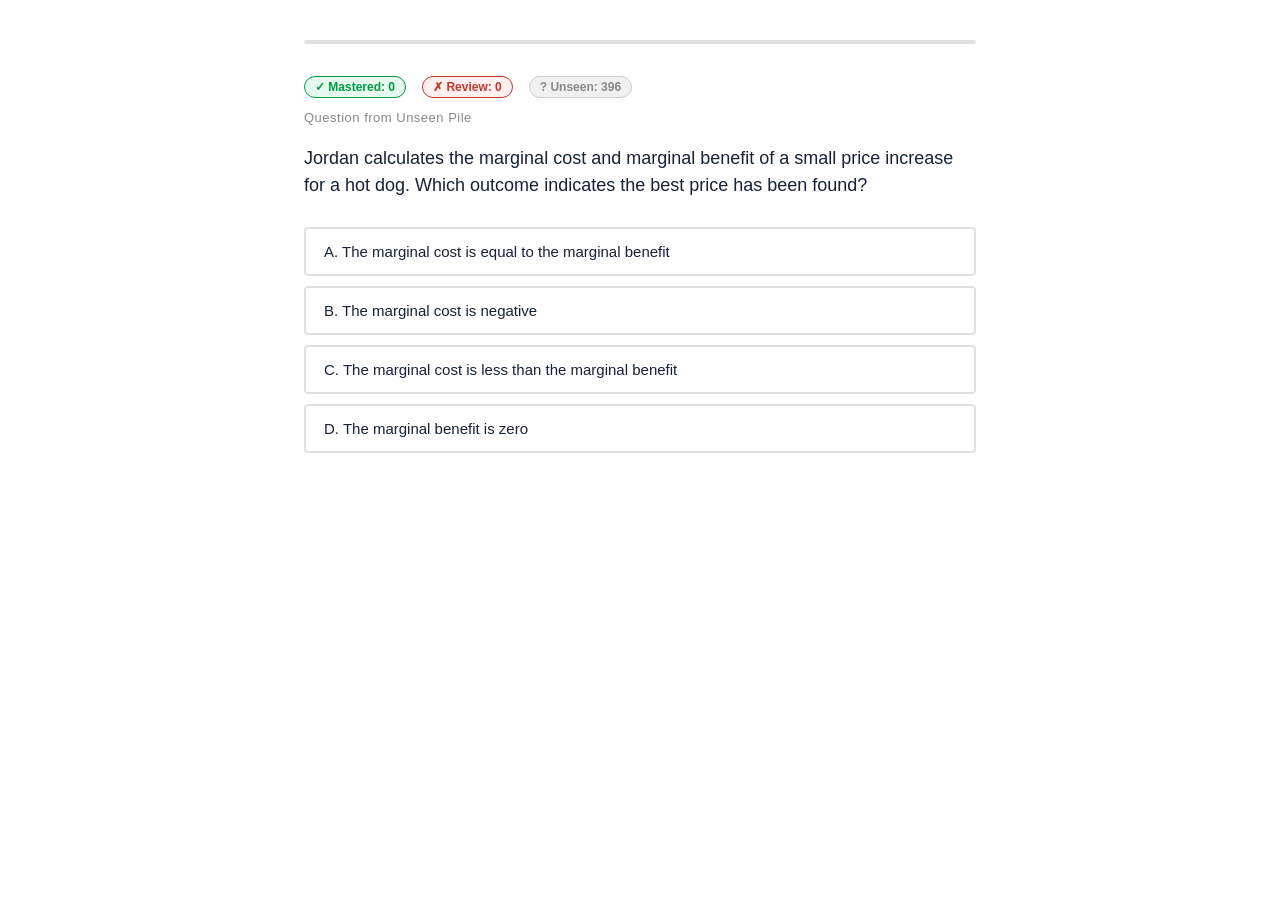
==== 1.html @ 357b0ad8 "pasted files from DECA folder" ====
<!DOCTYPE html>
<html lang="en">
<head>
<meta charset="UTF-8">
<meta name="viewport" content="width=device-width, initial-scale=1.0">
<title>DECA Finance Quiz</title>
<style>
  * { margin: 0; padding: 0; box-sizing: border-box; }
  body { font-family: 'Roboto', sans-serif; background: #fff; color: #152238; min-height: 100vh; }
  @import url('https://fonts.googleapis.com/css2?family=Roboto:wght@400;500;700&display=swap');
  #app { max-width: 720px; margin: 0 auto; padding: 40px 24px; }
  #progress-bar-wrap { background: #e0e0e0; height: 4px; border-radius: 2px; margin-bottom: 32px; }
  #progress-bar { background: #009b47; height: 4px; border-radius: 2px; transition: width 0.3s; }
  #meta { font-size: 13px; color: #888; margin-bottom: 20px; font-weight: 500; letter-spacing: 0.5px; }
  #pile-info { font-size: 13px; color: #555; margin-bottom: 12px; display: flex; gap: 16px; }
  .pile-badge { padding: 3px 10px; border-radius: 12px; font-weight: 700; font-size: 12px; }
  .pile-x { background: #e6f9ef; color: #009b47; border: 1px solid #009b47; }
  .pile-y { background: #fff0f0; color: #c0392b; border: 1px solid #c0392b; }
  .pile-u { background: #f0f0f0; color: #888; border: 1px solid #ccc; }
  #question { font-size: 18px; font-weight: 500; line-height: 1.5; margin-bottom: 28px; color: #152238; }
  .opt { display: block; width: 100%; text-align: left; background: #fff; border: 2px solid #e0e0e0; color: #152238; padding: 14px 18px; margin-bottom: 10px; font-size: 15px; font-family: 'Roboto', sans-serif; cursor: pointer; border-radius: 4px; transition: border-color 0.15s; }
  .opt:hover:not(:disabled) { border-color: #009b47; }
  .opt.correct { border-color: #009b47; background: #f0fff6; color: #152238; }
  .opt.wrong { border-color: #c0392b; background: #fff5f5; color: #152238; }
  .opt:disabled { cursor: default; }
  #explanation { display: none; background: #f7f7f7; border-left: 4px solid #009b47; padding: 16px 18px; margin-top: 20px; font-size: 14px; line-height: 1.6; color: #333; border-radius: 0 4px 4px 0; }
  #explanation.wrong-exp { border-left-color: #c0392b; }
  #wrong-choice-note { display: none; background: #fff5f5; border-left: 4px solid #c0392b; padding: 12px 18px; margin-top: 12px; font-size: 14px; line-height: 1.6; color: #333; border-radius: 0 4px 4px 0; }
  #next-btn { display: none; margin-top: 24px; background: #009b47; color: #fff; border: none; padding: 14px 32px; font-size: 15px; font-family: 'Roboto', sans-serif; font-weight: 700; cursor: pointer; border-radius: 4px; letter-spacing: 0.5px; }
  #next-btn:hover { background: #007a38; }
  #round-complete { display: none; text-align: center; padding: 60px 0; }
  #round-complete h2 { font-size: 28px; font-weight: 700; color: #152238; margin-bottom: 8px; }
  #round-complete p { font-size: 16px; color: #555; margin-bottom: 32px; }
  #continue-btn { background: #c0392b; color: #fff; border: none; padding: 14px 36px; font-size: 15px; font-family: 'Roboto', sans-serif; font-weight: 700; cursor: pointer; border-radius: 4px; }
  #continue-btn:hover { background: #a93226; }
</style>
</head>
<body>
<div id="app">
  <div id="quiz-screen">
    <div id="progress-bar-wrap"><div id="progress-bar"></div></div>
    <div id="pile-info">
      <span class="pile-badge pile-x">✓ Mastered: <span id="count-x">0</span></span>
      <span class="pile-badge pile-y">✗ Review: <span id="count-y">0</span></span>
      <span class="pile-badge pile-u">? Unseen: <span id="count-u">0</span></span>
    </div>
    <div id="meta"></div>
    <div id="question"></div>
    <div id="options"></div>
    <div id="wrong-choice-note"></div>
    <div id="explanation"></div>
    <button id="next-btn">Next →</button>
  </div>
  <div id="round-complete">
    <h2 id="round-title"></h2>
    <p id="round-sub"></p>
    <button id="continue-btn">Keep Going →</button>
  </div>
</div>
<script>
const ALL_QUESTIONS = [
  // Original set
  {q:"Carrie works for an investment bank monitoring communications between employees and the public. In which department does Carrie likely work?",opts:["Human resources","Securities and trading","Compliance","Operations"],ans:2,exp:"The compliance department monitors communications between employees and the public and ensures the bank follows applicable rules and regulations."},
  {q:"Which of the following should businesspeople be sure to include in simple written reports?",opts:["Complete bibliography","Extensive charts and graphs","Necessary information only","Names of all references"],ans:2,exp:"Simple written reports are concise and usually contain only necessary information. Extensive charts and bibliographies belong in complex reports."},
  {q:"Jean, Keisha, and Kyle want to start a business and are concerned about double taxation on corporate profits. What type of business ownership should they consider?",opts:["Open corporation","Partnership",'"S" corporation',"Close corporation"],ans:2,exp:"An S corporation limits personal liability and avoids double taxation—profits pass directly to stockholders who pay taxes as individuals."},
  {q:"Before Laney receives her overseas order, government officials will likely:",opts:["Require Laney to obtain a license","Take a portion of her supplies","Examine the package for prohibited materials","Remove the country of origin label"],ans:2,exp:"Customs and border protection officials are allowed by law to examine packages for prohibited materials."},
  {q:"An important purpose of full-disclosure laws and regulations is to:",opts:["Provide information to investors so they can make informed decisions","Allow employees to use inside information for personal gain","Require companies to disclose all information about their operations","Prevent a stock's par value from dropping below its market value"],ans:0,exp:"Full-disclosure laws require companies to publicize any information that could affect stock value so investors can make informed buy, hold, or sell decisions."},
  {q:"Which federal agency supervises banks and credit unions?",opts:["Federal Trade Commission","Federal Bureau of Investigation","Consumer Product Safety Commission","Consumer Financial Protection Bureau"],ans:3,exp:"The Consumer Financial Protection Bureau supervises banks, credit unions, and other financial-services providers and educates consumers about financial products."},
  {q:"Money placed in an IRA that is not taxed until withdrawal is an example of:",opts:["Capital gains revenue","Tax-deferred income","Dual taxation on earnings","Tax-exempt funds"],ans:1,exp:"Tax-deferred income is not taxed until the money is used, such as money in an IRA that retirees use for living expenses."},
  {q:"When answering the phone at work, you should always state your:",opts:["Company and your name","Years of work experience","Company's full address","Job qualifications and skills"],ans:0,exp:"Identifying both your company's name and your own name lets the caller know they've reached the correct number."},
  {q:"Which of the following is an example of a persuasive message that businesses write?",opts:["Collection letter","Electronic mail","Handwritten note","Interoffice memo"],ans:0,exp:"A collection letter is a persuasive message written to customers who are delinquent on payments, persuading them to send payment or make arrangements."},
  {q:"What should Cheri include in the executive summary of her written report?",opts:["The most important information","Facts and figures","Charts and graphs","Suggestions for improvement"],ans:0,exp:"An executive summary highlights the most important information in the document so businesspeople can quickly find what they need."},
  {q:"What is the best way to combat compliance issues associated with employees working remotely and using personal devices?",opts:["Hiring more compliance professionals","Keeping digital communications between employees only","Preventing employees from using their own devices","Implementing monitoring systems and security software"],ans:3,exp:"Monitoring systems and security software can archive employee communications, creating an audit trail that helps meet compliance objectives."},
  {q:"Megan has a new idea during a staff meeting while a coworker is presenting. How should she communicate it?",opts:["Write it down and ask her manager after the meeting to add it to a future agenda","Wait until her coworker finishes and propose her idea","Send her manager a signal to share immediately","Pass a note to her coworker"],ans:0,exp:"Participants should stick to the agenda. New ideas should be saved for another discussion—interrupting or passing notes is distracting."},
  {q:"An employee is questioned by a customer about something they're unfamiliar with. What should they do?",opts:['Politely say "Sorry, I don\'t work in this area"',"Introduce the customer to another employee","Attempt to answer the question","Locate an employee who can assist the customer"],ans:3,exp:"The employee should find someone who can help. Simply introducing the customer doesn't adequately meet their needs, and guessing could give wrong information."},
  {q:"Wonka Industries runs internal audits and divides responsibilities among managers, resulting in smooth operations. This is an example of the impact of __________ on decision-making.",opts:["Community involvement","External regulations","Corporate governance processes","Public relations efforts"],ans:2,exp:"Internal corporate governance processes—like audits and segregation of duties—ensure smooth operations, clarify chains of command, and measure performance."},
  {q:"A financial planner who fails to stay informed about new laws impacting products they sell is failing to observe which ethical principle?",opts:["Honesty","Confidentiality","Competence","Objectivity"],ans:2,exp:"Competence means maintaining the knowledge necessary to provide accurate information. Failing to stay current makes the planner incompetent, not dishonest."},
  {q:"Beverly discovers erroneous duplicate entries that caused collection letters to be sent to paid customers. What should she do to save relationships and prevent future issues?",opts:["Use funds from accounts payable to pay the debt","Complete an accounting software update","Contact each customer by phone and apologize","Complete a data cleansing of the erroneous entries"],ans:3,exp:"A data cleansing removes the erroneous entries from the system, preventing future incorrect collection letters. An apology alone doesn't fix the root problem."},
  {q:"Which of the following is a common way for a divisional organizational structure to be broken down?",opts:["By function","By manager","By territory","By job type"],ans:2,exp:"Divisional structures are often divided by product, process, territory, or customer type. Functional structures are broken down by function (sales, marketing, etc.)."},
  {q:"There is a growing need for cultural intelligence when conducting business because of:",opts:["Globalization","Technology","Economics","Politics"],ans:0,exp:"Globalization requires businesses to develop cultural intelligence—an understanding of and sensitivity to differences in customs, traditions, and values across cultures."},
  {q:"Government regulation is financed by taxes and:",opts:["Donations","Borrowing","Price supports","Subsidies"],ans:1,exp:"The government sells bonds to other countries and the private sector to raise money not provided by taxation."},
  {q:"Which factor has influenced the geographical development of unions?",opts:["Right to bargain collectively","Availability of natural resources","Right-to-work laws","Availability of capital goods"],ans:2,exp:"Right-to-work laws, legislated by individual states, give employees the right to work without joining a union, limiting union activity in those states."},
  {q:"The French-Canadian culture relies heavily on nonverbal communication. This means it is a(n):",opts:["Religious culture","High-context culture","Low-context culture","Ethnocentric culture"],ans:1,exp:"High-context cultures rely heavily on nonverbal communication. Low-context cultures communicate more directly."},
  {q:"Los Angeles's location relative to Japan, Korea, and China makes it a prime shipping location. This is an example of the impact of __________ on world trade.",opts:["Geography","Natural resources","Political factors","Economic development"],ans:0,exp:"The geographical location of cities and ports is an important component of global trade. LA's Pacific Ocean access makes it ideal for transpacific trade."},
  {q:"When you take responsibility for your decisions and actions, you will likely:",opts:["Earn trust and respect","Make new friends","Earn higher grades","Get a promotion"],ans:0,exp:"Taking responsibility lets others know they can depend on you to do the right thing and keep your commitments, earning their trust and respect."},
  {q:"Who typically reviews and approves the guidelines for running a corporation (corporate governance policies)?",opts:["The investors","The shareholders","The management team","The board of directors"],ans:3,exp:"A corporation's board of directors is responsible for approving and reviewing corporate governance policies that specify how the corporation is directed and run."},
  {q:"Most people are better able to handle change if they __________ it.",opts:["Oppose","Anticipate","Avoid","Resist"],ans:1,exp:"By anticipating change, we can plan for it and make a better adjustment. Resisting or opposing change prevents moving forward."},
  {q:"Paul's brother uses computer terms that confuse him. Which communication barrier is blocking effective communication?",opts:["Environment","Information overload","Language","Bad timing"],ans:2,exp:"Jargon is specialized language known only to a certain group. Computer lingo is jargon—a language barrier."},
  {q:"Which question should you ask to ensure your communication is constructive?",opts:["Am I being defensive?","Who will benefit?","Is this the whole truth?","Am I communicating consistently?"],ans:1,exp:"Asking 'Who will benefit?' ensures your communication gives people the information they need. Transparent communication is about sharing what's helpful."},
  {q:"Bryan is detail-oriented; Erin is creative. Should they be on the same team?",opts:["No; their differing skill sets will cause conflict","Yes; teams with a mixture of skills and talents perform to their best abilities","No; all team members need to be detail-oriented","Yes; Erin can help Bryan be more creative"],ans:1,exp:"One benefit of teamwork is exposure to varied skills. Allowing people to do what they're good at increases success and lets everyone perform at their best."},
  {q:"Even if an unethical action isn't illegal, it can still cause negative consequences such as:",opts:["Imprisonment","An increased customer base","A poor reputation","Decreased managerial authority"],ans:2,exp:"Unethical behavior reflects poorly on individuals and organizations, damaging their reputations—even when no laws have been broken."},
  {q:"The first step in assessing the long-term value and impact of your actions on others is to:",opts:["Determine the needs of others","List potential outcomes for your choices","Acknowledge your own knowledge gaps and biases","Think before you act"],ans:3,exp:"Thinking before you act is the first step. Once you act, it's difficult to change consequences. Listing outcomes, acknowledging biases, etc. come after."},
  {q:"Deciding whether or not to cheat on a test is an example of a(n):",opts:["Unfair decision","Ethical principle","Negative consequence","Ethical situation"],ans:3,exp:"An ethical situation involves deciding whether something is right or wrong, where the wrong choice could cause someone harm."},
  {q:"Why is it a bad idea to solicit fake reviews for a product or service?",opts:["If customers realize the reviews are fake, they will lose trust in the company","People can never tell which reviews are fake","Fake reviews lead to an influx of purchases and profit","Customers rarely believe peer reviews anyway"],ans:0,exp:"Trust is integral to the customer-company relationship. If customers discover fake reviews, they're unlikely to ever use the company's products or services."},
  {q:"Which situation includes money being used as a medium of exchange?",opts:["An individual places $2,000 into a savings account","An individual trades a $20 bill for four $5 bills","An individual pays $500 to purchase a laptop","An individual takes out a $10,000 car loan"],ans:2,exp:"When money is accepted in exchange for a good (like a laptop), it's being used as a medium of exchange. Savings is a store of value; a loan is deferred payment."},
  {q:"Juan Rodriguez signed a promissory note for a loan. In this credit arrangement, Juan is the:",opts:["Depositor","Creditor","Lender","Borrower"],ans:3,exp:"A promissory note is signed by a borrower promising to repay a loan. The person who signs is the borrower."},
  {q:"A financial institution that acts as an intermediary to facilitate securities transactions for the general public is a(n):",opts:["Investment bank","Commercial bank","Brokerage company","Credit union"],ans:2,exp:"A brokerage company acts as an intermediary to facilitate securities transactions (buying and selling stocks) for the general public."},
  {q:"Which of the following is a characteristic of a call market?",opts:["Buyers and sellers determine prices","Trades occur continuously","Buy orders are made at specific times","Prices change from moment to moment"],ans:2,exp:"On call markets, transactions take place at specific times. All orders are collected, a price is set that satisfies most orders, then all transactions occur simultaneously."},
  {q:"A commodities market is a marketplace for buying and selling:",opts:["Government bonds","Financial securities","Shares of companies","Raw or primary products"],ans:3,exp:"A commodity market is where individuals and companies buy and sell raw goods (commodities) such as oil, gold, and rubber."},
  {q:"Which of the following is an example of convergence in the finance industry?",opts:["Chase Schwartz acquires Dollar-Wise Financial Services","Constitution Savings merges with Adams Community Bank","Independence Insurance acquires NetAutoInsurance.com","United Federal Bank merges with Provincial Insurance Company"],ans:3,exp:"Convergence is the merging of financial providers from different financial sectors (e.g., a bank merging with an insurance company). Merging within the same sector is consolidation."},
  {q:"An economic trend that typically precedes an upturn in commodity prices is the __________ for at least a year.",opts:["Stock market declining","Dollar increasing in value","Growth of the money supply declining","Yield curve leveling out"],ans:1,exp:"An upturn in commodity prices is typically preceded by the dollar strengthening (increasing in value) for at least a year, along with the stock market and money supply increasing."},
  {q:"Which of the following has contributed to financial globalization?",opts:["Increased restrictions on foreign investment","Increased taxes on international transactions","Reduced foreigners' access to domestic markets","A movement from fixed to floating exchange rates"],ans:3,exp:"Countries moving from fixed to floating exchange rates enables capital to flow more freely across national borders, contributing to financial globalization."},
  {q:"Which question is most relevant when interviewing a potential financial advisor?",opts:["Do you have a partner?","What are your qualifications?","Did you go to a public or private university?","Why did you decide to become a financial advisor?"],ans:1,exp:"Asking about qualifications determines if the advisor has the right skills and abilities for your needs. Personal life and motivations are less relevant."},
  {q:"Mia wants to control her portfolio and avoid high commissions. She should consider obtaining securities information from a(n):",opts:["Licensed stockbroker","Online brokerage firm","Certified insurance agent","Risk management officer"],ans:1,exp:"Online brokerage firms provide securities information via the internet with lower fees. Clients take on more responsibility for managing their own investments."},
  {q:"The net change in a stock table represents the difference between the last share price today and the price paid for the:",opts:["Last share from last year","Last share on the previous day","First share on the previous day","First share from last year"],ans:1,exp:"Net change is the difference between today's closing price and the previous day's closing price."},
  {q:"An apartment building is an example of a(n) __________ investment.",opts:["Lending","Ownership","Realistic","Domestic"],ans:1,exp:"An ownership investment provides the owner with certain rights in return for money. Real estate (like an apartment building) is an ownership investment."},
  {q:"What type of insurance do you need to ensure your beneficiaries receive an inheritance?",opts:["Universal life insurance","Term life insurance","Disability insurance","Long-term care insurance"],ans:0,exp:"Universal life insurance covers you for life and lets you build savings tax-free so beneficiaries receive an inheritance. Term life only covers a set period."},
  {q:"What are the two major sections of a statement of changes in stockholder's equity?",opts:["Capital stock and retained earnings","Capital stock and dividends declared","Net income and retained earnings","Net income and total stockholder's equity"],ans:0,exp:"The capital stock section shows the current value of stocks issued; the retained earnings section shows net income retained minus dividends declared."},
  {q:"Why do finance professionals continue to act unethically despite the consequences?",opts:["They are greedy and only care about money","The finance field is full of temptations and pressures to be unethical","They are always rewarded for unethical behavior","There are no legal consequences for unethical actions"],ans:1,exp:"The finance field is full of temptations and pressures to engage in unethical behavior. Financial professionals face a wide range of ethical dilemmas."},
  {q:"Lauren must determine which of two furniture suppliers is more cost-effective. What type of cost should she analyze?",opts:["Sunk cost","Differential cost","Indirect cost","Imputed cost"],ans:1,exp:"Differential cost is the difference between the costs of two alternatives—directly helping determine which supplier is the better choice."},
  {q:"Which of the following is an example of an indirect cost?",opts:["Insurance","Wages","Materials","Commission"],ans:0,exp:"Insurance cannot be directly allocated to a specific person, project, or department—it's used across various departments. Wages, materials, and commissions can be directly assigned."},
  {q:"Stefan invests $1,200 into a stock that earns 9% this year. What will be the total value of his investment?",opts:["$1,200","$1,080","$1,308","$1,420"],ans:2,exp:"$1,200 × 0.09 = $108 interest. $1,200 + $108 = $1,308 total value."},
  {q:"Managerial accountants help managers by:",opts:["Ensuring employees are paid fairly","Preparing financial statements for investors","Providing important information for decision-making","Providing tax advice and filing taxes"],ans:2,exp:"Managerial accountants provide financial information managers need to make decisions that improve efficiency and success—including budgeting and analysis."},
  {q:"What type of variance analysis involves the difference between standard and actual costs of raw materials used for production?",opts:["Fixed overhead","Selling price","Material yield","Purchase price"],ans:3,exp:"Purchase price variance monitors variances in the price of raw materials. Fixed overhead involves expenses that don't change with sales volume. Material yield involves quantity variances."},
  {q:"A cost accounting budget is often used as a means of financial control. In other words, it:",opts:["Restricts who has access to financial data","Is used to monitor activities in a business","Predicts what will happen in the future","Complicates the decision-making process"],ans:1,exp:"A financial control is a tool to monitor business activities, such as reviewing spending and comparing it to the budget, keeping companies from exceeding spending limits."},
  {q:"Which of the following is a cost driver that could affect the cost of internet service in a coffee shop?",opts:["Number of direct labor hours","Number of products sold","Number of customers","Number of ingredients per product"],ans:2,exp:"Internet service becomes more expensive as more people use it—so the number of customers in the coffee shop drives its cost."},
  {q:"Jamila determined that the marketing department is responsible for the purchase of a new email platform. Jamila is:",opts:["Eliminating sunk costs","Performing marginal analysis","Allocating costs","Performing cost-benefit analysis"],ans:2,exp:"Cost allocation is assigning costs to cost objects such as projects, departments, or regions. Jamila is allocating the email platform cost to marketing."},
  {q:"You want $8,000 in three years, earning 4% compound interest. How much should you invest today?",opts:["$7,821.47","$7,364.10","$7,692.31","$7,111.75"],ans:3,exp:"PV = $8,000 / (1.04)³ = $8,000 / 1.1249 = $7,111.75"},
  {q:"One of the benefits of marginal analysis is:",opts:["Improved long-term strategy","Optimal decision-making","Understanding the impact of sunk costs","Improved workplace communication"],ans:1,exp:"Marginal analysis helps companies make decisions that optimize resource use and maximize profits. It's best suited for short-term decisions and does not consider sunk costs."},
  {q:"Which of the following is a common financial-information management problem?",opts:["Insufficient financial information due to compliance regulations","Overreliance on a master source for financial data","Strict organizational data governance policies","Multiple financial data sources and systems within an organization"],ans:3,exp:"Multiple incompatible financial data sources and systems make it difficult for managers to get a single view of company financials."},
  {q:"Paul told Leslie to sell her Bex stock because confidential financial data shows profits dropped by a third. This is an example of:",opts:["Encryption","Disparate data","Stewardship","Insider trading"],ans:3,exp:"Illegal insider trading occurs when an employee shares non-public company information with others so they can trade stock before the public learns of it."},
  {q:"What is an effective way for a business to reduce risks associated with unethical manipulation of financial data?",opts:["Interview forensic accountants","Organize a network database","Use auditing software applications","Limit financial transactions"],ans:2,exp:"Auditing software tracks and records each step of all financial transactions, reducing risks associated with embezzlement and other unethical activities."},
  {q:"How can businesses benefit from using a central data repository for their financial information?",opts:["They no longer have to generate consistent data","They can overcome economies of scale","They can obtain faster responses to queries","They can rely on old data"],ans:2,exp:"Since data is housed in one location, querying is faster, improving organizational efficiency and enabling more consistent, up-to-date information."},
  {q:"Which of the following would a small business's budgeting applications most likely be able to do?",opts:["Show the business's cash flow status","Predict new services to offer customers","Determine the business's EDI needs","Identify equipment needing repairs"],ans:0,exp:"Budgeting applications maintain, monitor, and forecast financial status and generate reports tracking expenses, revenue, cash flow, and profit/loss."},
  {q:"Which type of budget is completed in advance of the accounting period and involves predicting future income and expenses?",opts:["Master budget","Cash flow budget","Financial budget","Operating budget"],ans:3,exp:"Operating budgets are predictive—companies analyze past performance and predict future income and expenses, created in advance of the accounting period."},
  {q:"A company uses financial software to examine a product's total costs in relation to its selling price. The company is analyzing:",opts:["Stockturn","Liquidity","Profitability","Market value"],ans:2,exp:"Profitability is the money remaining after total costs are deducted from total revenue. Analyzing cost vs. selling price determines if the product generates desired profit."},
  {q:"Truman Enterprises evaluated economic, environmental, and social factors in a document released to stakeholders. Truman developed a(n):",opts:["Sustainability report","Mission statement","Executive summary","Action plan"],ans:0,exp:"Sustainability reporting summarizes a company's social responsibility—governance practices, stakeholder commitment, and environmental impact."},
  {q:"Francesca has steady income but no large loan history. The dealership is more likely to approve her loan if she gets a(n):",opts:["Qualified loan cosigner","Incremental pay increase","Reputable credit report","Letter of intent"],ans:0,exp:"A cosigner agrees to cover the debt if Francesca defaults. Since she lacks large credit history, a qualified cosigner gives lenders more assurance."},
  {q:"An orientation program typically benefits new employees by:",opts:["Saving supervisors' time","Reducing new employees' anxiety","Reducing employee startup costs","Increasing new employees' compensation"],ans:1,exp:"New employees are often anxious about an unknown situation. An effective orientation helps alleviate that anxiety. Saving time and reducing startup costs benefit the organization."},
  {q:"A financial-services company allocates earnings to a college scholarship fund. This demonstrates:",opts:["Profit orientation","Personal competence","Due diligence","Corporate responsibility"],ans:3,exp:"Corporate responsibility involves activities that contribute to the well-being of society, such as setting up scholarship funds."},
  {q:"Which of the following is an example of a business applying information to accomplish a task?",opts:["Reviewing data on trends to develop new products","Conducting research on consumer preferences","Developing questionnaires for local surveys","Examining promotional activities of competitors"],ans:0,exp:"Applying information means using it to accomplish a task. Reviewing trend data to develop products applies that information—the others are methods of obtaining it."},
  {q:"Which of the following is a primary function of information management?",opts:["Storing data","Placing ads","Monitoring employees","Obtaining credit"],ans:0,exp:"Information management involves gathering, sorting, evaluating, and disseminating information. Businesses need to store data to retrieve it when needed."},
  {q:"When using presentation software, it is best to:",opts:["Avoid the use of decorative fonts","Limit the presentation to twelve or fewer slides","Include flashy background designs","Use a lot of clipart to add interest"],ans:0,exp:"Decorative fonts are difficult to see and read. Flashy backgrounds and excess clipart are distracting. The number of slides should depend on the topic, not an arbitrary limit."},
  {q:"William notices most numbers in his database start with 1 while very few begin with 9. This is an example of:",opts:["The law of supply and demand","Benford's law","Numerical law","The law of diminishing returns"],ans:1,exp:"Benford's law states that in large sets of numerical data, numbers beginning with lower digits occur more frequently than those beginning with higher digits."},
  {q:"Marilee needs to view all customers located in Florida. What query filter should she use?",opts:["Last name","State","Area code","City"],ans:1,exp:"Filtering by state will quickly return all customers in Florida. Filtering by city or area code would require multiple queries and wouldn't be as efficient."},
  {q:"BVM Company examined economic and political factors to determine whether to expand. The company conducted a(n) __________ analysis.",opts:["Strengths","Internal","Environmental","Tactical"],ans:2,exp:"An environmental scan studies external forces (economic indicators, political factors) that influence business success to make informed expansion decisions."},
  {q:"Increased profitability:",opts:["Always comes at a cost to employees","Can only occur when a business minimizes expenses","May only benefit a few of the business's stakeholders","Usually means decreased product quality"],ans:2,exp:"Profits aren't always distributed to everyone in the business. Often only a few people benefit. Increased profitability doesn't require cutting costs or reducing quality."},
  {q:"What is one of the main causes of accidents in the workplace?",opts:["First-aid methods","Physical injuries","Safety hazards","Employee grievances"],ans:2,exp:"Safety hazards—unsafe conditions (poor housekeeping, fire hazards) and unsafe acts (improper lifting)—are one of the main causes of workplace accidents."},
  {q:"Which of the following is an example of point-of-sale fraud?",opts:["Vendors taking funds from the register","Competitors accessing computer files","Customers replacing price tags","Employees undercharging their friends"],ans:3,exp:"Employees undercharging friends is point-of-sale fraud—selling items for less than actual value, causing the business to lose money on the sale."},
  {q:"In which situation is a business most likely to experience a security breach?",opts:["An employee uses a paper shredder to destroy unneeded records","An owner installs electronic locks and security windows","The tech coordinator regularly updates antivirus software","The last employee to leave fails to set the security alarm"],ans:3,exp:"Not setting the security alarm increases theft risk by making it easier for someone to break in. The other options reduce security breach risk."},
  {q:"When identifying equipment and supplies for a project, it is important these resources:",opts:["Are easy to obtain and use","Are available in-house","Belong to local organizations","Meet the requirements of the project"],ans:3,exp:"Resources must meet project specifications. If you obtain the wrong size or type, you may not be able to complete the project—even if they're harder to obtain."},
  {q:"Supervising business and manufacturing processes to ensure quality and efficiency is a quality-control method known as:",opts:["Concurrent engineering","Process performance management","Statistical process control","The Taguchi method"],ans:1,exp:"Process performance management supervises business and manufacturing processes to ensure quality and efficiency. Statistical process control uses statistics; Taguchi focuses on product design."},
  {q:"The primary benefit of establishing a value system for yourself is:",opts:["Helps you choose a career","Gives you guidelines to follow","Improves your social skills","Raises your level of self-esteem"],ans:1,exp:"Your values are the principles by which you live. A value system provides guidelines for decision-making."},
  {q:"Akilah wants to be a loan officer. What finance career field does she want to work in?",opts:["Banking services","Accounting","Insurance","Corporate finance"],ans:0,exp:"Loan officers work within banking services. Loan officers don't work in accounting, insurance, or corporate finance."},
  {q:"Sasha oversees a staff reviewing aging accounts, contacting customers about late payments, and working with outside payment agencies. Sasha works as a(n):",opts:["Accounts-payable supervisor","Collections manager","Pension manager","Budgeting analyst"],ans:1,exp:"Collections involves collecting payment from customers. Accounts-payable pays the company's bills; pension managers handle retirement funds; budgeting analysts prepare budgets."},
  {q:"The Smiths list problems with their new home. If the builder has a positive attitude, their first action will be to:",opts:["Take responsibility for the problems","Convince the Smiths there are no problems","Discuss the problems with employees","Blame the problems on circumstances"],ans:0,exp:"Positive people are dependable and accept responsibility. They admit mistakes, don't make excuses, and don't blame others. Discussing with employees would come later."},
  {q:"In which of the following ways can employees contribute to the achievement of governance objectives?",opts:["Report progress to shareholders","Create policies to enforce objectives","Draft bylaws that all must follow","Provide feedback to improve objectives"],ans:3,exp:"Obtaining feedback from employees helps improve governance objectives and align them with the company's vision. Drafting bylaws and creating policies are roles for directors."},
  {q:"Protecting the investments of shareholders is a primary responsibility of:",opts:["Company employees","The board of directors","Upper level managers","Company lawyers"],ans:1,exp:"The board of directors is responsible for protecting shareholders' investments, developing the company's mission and structure, and governing all organizational activities."},
  {q:"Objective setting, risk assessment, and risk response are all components of:",opts:["Conflict resolution policies","Asset allocation strategies","Channel-management plans","Enterprise risk management"],ans:3,exp:"Enterprise risk management (ERM) is a comprehensive strategy involving planning for physical and business risks, including setting objectives, assessing risks, and determining responses."},
  {q:"Whatever action must be taken in handling a customer complaint, the salesperson should respond in a(n) __________ manner.",opts:["Formal","Skeptical","Concerned","Abrupt"],ans:2,exp:"A concerned attitude puts the customer in a good frame of mind. Skeptical or abrupt responses alienate customers; formal isn't required, though professionalism is."},
  {q:"Who should take continuing education classes to keep up with changes in tax regulations?",opts:["Martha Winters, Certified Public Accountant","Paul Stanton, Corporate Security Advisor","Gwen Colbert, Accounts Receivable Supervisor","Carlos Ramirez, Product Acquisition Manager"],ans:0,exp:"CPAs work with financial data and must keep up with changes in regulations including taxes. The other positions don't require extensive knowledge of tax regulation changes."},
  {q:"A basic reason for the formation of a trade association is to:",opts:["Promote goodwill for an industry","Provide information for consumers","Find solutions for common problems","Establish a long-term group"],ans:2,exp:"Trade associations collectively find solutions to common problems members might have difficulty handling individually. They share knowledge to increase profitability for all members."},
  {q:"Lina joined a professional finance organization to boost job prospects but has gotten no benefit. What should she try to do differently?",opts:["Join a different organization","Introduce herself to more members","Apply for more jobs","Invite her friends to join"],ans:1,exp:"Simply being a member won't build relationships. Introducing herself to more members enables her to build professional relationships and find career opportunities."},
  {q:"What might happen if a company does not establish a chain of command?",opts:["Employees will not know what their responsibilities are","Employees will have higher morale and be more productive","The workplace will have a relaxed and flexible environment","Executives will have more ownership over work"],ans:0,exp:"A chain of command establishes a hierarchy of roles and responsibilities so everyone knows what to do and to whom to report."},
  {q:"Which of the following is a tool that businesses should use to set their overall organizational goals?",opts:["Marketing plan","Mission statement","Financial budget","Productivity benchmarks"],ans:1,exp:"A mission statement defines why the business exists and should guide organizational goal setting. Goals then inform financial budgets, marketing plans, and benchmarks."},
  {q:"Which of the following situations presents a potentially unethical situation in relation to risk management?",opts:["A manager reviews a report and notices a mistake","A business uses software that detects inconsistent data","An employee researches compliance issues affecting the industry","A company executive provides a tax auditor with incomplete information"],ans:3,exp:"Deliberately withholding or providing incomplete information from an auditor is unethical. The other options are all ethical risk management actions."},
  {q:"To secure confidential financial data transmitted through the internet, businesses often use:",opts:["Cross-platform technology","Encryption techniques","Bots","Debuggers"],ans:1,exp:"Encryption transforms information into a secret code so only the intended recipient can read it, preventing unauthorized individuals (like hackers) from obtaining financial data."},
  {q:"How does forming a captive insurance company typically impact a corporation's federal tax liability?",opts:["Increases tax due on the captive's loss reserves","Reduces tax due on the captive's premiums","Increases the corporation's sales tax liabilities","Eliminates the corporation's state tax liabilities"],ans:1,exp:"Forming a captive insurance company can reduce, eliminate, or defer federal taxes due on the corporation's insurance premiums."},
  {q:"Which type of risk is easier to reduce because it can be forecasted?",opts:["Economic","External","Internal","Natural"],ans:2,exp:"Internal risks come from within the organization. Because the organization knows itself, internal risks can be more easily forecasted and controlled than external risks."},
  {q:"Which of the following is a true statement regarding enterprise risk management (ERM)?",opts:["Risks usually relate to relationships between employees","All risks considered in ERM are negative","ERM can make achieving goals more difficult","ERM focuses on the combined impact of all risks"],ans:3,exp:"ERM takes into account all risks an organization faces and looks at their combined impact. Not all risks are negative—positive risks must also be considered."},
  {q:"An organization should include independent members on its board of directors because they:",opts:["Are less likely to act unethically","Represent the interests of management","Understand the company's inner workings","Provide an objective perspective"],ans:3,exp:"Independent members are not involved with the organization. They provide an objective view, keep the board transparent, and help balance out board power."},
  {q:"A human resources manager sets up a computerized system for maintaining employee records. What type of resource is the manager using?",opts:["Human","Financial","Material","Natural"],ans:2,exp:"Material resources are equipment and supplies used in business operations. The computer system is a material resource."},
  {q:"Business expenses that do not vary with changes in sales volume are called __________ expenses.",opts:["Direct","Net","Fixed","Variable"],ans:2,exp:"Fixed expenses (like insurance, taxes, and rent) do not go up or down with changes in sales volume. Variable expenses change as sales volume changes."},
  {q:"What two elements are necessary for effective two-way communication to take place?",opts:["Sharing and understanding","Telling and informing","Words and meaning","Sharing and caring"],ans:0,exp:"Sharing means one sends a message and one reacts to it. Understanding means both sender and receiver grasp the same message."},
  {q:"The most common headings on a stock table include the 52-week high/low, stock symbol, dividend, yield, volume, closing price, net change, and the:",opts:["Price-earnings ratio","Earnings per share","Stockholder's equity","Net income"],ans:0,exp:"The PE ratio (price-earnings ratio) is commonly found on stock tables. Investors study it to determine if a stock is overvalued or undervalued."},
  {q:"As opposed to financial accountants, managerial accountants primarily:",opts:["Report externally","Hire internally","Hire externally","Report internally"],ans:3,exp:"Managerial accounting focuses on reporting financial information internally to aid decision-making. Financial accounting reports externally to investors, lenders, and governing organizations."},
  {q:"Which of the following businesses best represents an innovative entrepreneurial endeavor?",opts:["Opening a new pizza franchise","Developing and selling a new wood-cutting device","Starting a clothing business online","Buying a small local coffee shop"],ans:1,exp:"An innovative entrepreneurial endeavor involves creating or inventing something new. A coffee shop, franchise, or online clothing store sells commonly known products."},
  {q:"A well-prepared new employee orientation program should:",opts:["Outline the employer's specific financial goals","Set aside time to negotiate employees' salary requirements","Communicate the employer's philosophy and expectations","Verify the new employees' job qualifications"],ans:2,exp:"A good orientation communicates the employer's philosophy and behavioral expectations. Job qualifications are verified during interviews; salaries are negotiated before acceptance."},
  {q:"Tank's Trucking Company is focusing on eliminating waste and creating more value with fewer resources. Which methodology is Tank's using?",opts:["Sustainability","Six sigma","Lean","Activity-based costing"],ans:2,exp:"Lean focuses on eliminating wasteful processes that don't add value, increasing implementation speeds and productivity. Six sigma focuses on limiting defects and variability."},
  {q:"Which of the following best describes the purpose of corporate governance?",opts:["To create a favorable image for the company","To make hiring and firing decisions for entry-level employees","To improve relations with company stockholders","To ensure that companies are held to high ethical standards"],ans:3,exp:"Corporate governance holds companies accountable for their behavior and helps organizations avoid financial, legal, and ethical pitfalls."},
  {q:"To stay in business, Tom's pencil company must:",opts:["Have a distribution plan","Make a profit","Employ a sales force","Order more machinery"],ans:1,exp:"A business won't survive unless it makes a profit—the monetary reward for taking the risk involved in investing in a business."},
  {q:"Which of the following would help Erica effectively communicate self-confidence during a job interview?",opts:["Speaking in a very low tone of voice","Making appropriate eye contact with the interviewer","Listening without interrupting","Wearing casual clothes"],ans:1,exp:"Appropriate eye contact demonstrates self-confidence. People who are self-confident aren't afraid to look others in the eye. Low tone suggests timidity; casual clothes shows poor judgment."},
  {q:"Which of the following job tasks is most likely to fall within the finance industry?",opts:["Advertising products","Growing a business","Investigating fraud","Planning a vacation"],ans:2,exp:"Finance involves the management of money—investigating fraud is a finance job. Advertising is marketing; growing a business is entrepreneurship; vacation planning is hospitality."},
  {q:"Using CRM technology and an effective CRM strategy can increase a business's revenues by:",opts:["Raising prices of products","Allowing for a larger sales staff","Lowering prices of products","Providing better customer service"],ans:3,exp:"CRM helps companies understand customer needs, enabling better customer service. It doesn't directly relate to price changes or the size of the sales staff."},
  {q:"Even when things are not going well, Mark still believes everything will work out. Mark has a(n) __________ attitude.",opts:["Positive","Indifferent","Superior","Negative"],ans:0,exp:"A positive attitude focuses on the good side of things. Positive people believe things will work out in the end. Indifferent means lacking interest; superior means feeling above others."},
  {q:"The Farside Corporation wants to motivate employees and improve distribution of wealth. Which tactic should it use?",opts:["Cash incentives","Profit-sharing","Flexible scheduling","Team building"],ans:1,exp:"Profit-sharing improves employee motivation and the distribution of wealth throughout the corporation. Cash incentives, team building, and flexible scheduling don't improve wealth distribution."},
  {q:"A real rate of return on an investment is different from a nominal rate of return in that a real rate of return:",opts:["Less accurately measures investment performance","Does not subtract taxes and inflation","Adjusts profit for the effects of inflation","Is often higher than a nominal rate of return"],ans:2,exp:"The real rate of return adjusts profit for inflation and taxes—making it a more accurate measure than the nominal rate, which is usually higher."},
  {q:"Which of the following is a project that might need to be monitored?",opts:["Fixing up your car","Developing your professional skills","Becoming a better person","Improving customer service"],ans:0,exp:"A project has a distinct beginning and end. Fixing up a car meets this criterion; developing skills, becoming a better person, and improving customer service are ongoing."},
  {q:"A person who is a high achiever is often positively viewed by others as a:",opts:["Leader","Risk-taker","Follower","Show-off"],ans:0,exp:"High achievers are often viewed as leaders because of their strong work ethic and achievements. They take moderate risks to ensure success."},
  {q:"When Gabriela's parents passed away, their assets were transferred to her and taxed based on current market value. This is an example of a(n) __________ tax.",opts:["Estate","Tax","Excise","Income"],ans:0,exp:"An estate tax is placed on the transfer of assets from a deceased person to a beneficiary."},
  {q:"We need creativity in communication because:",opts:["Not everyone communicates the same way","People get tired of usual communication methods","Email makes communication very difficult","Most people don't know how to communicate"],ans:0,exp:"Not everyone communicates the same way—cultural differences in nonverbal communication require creative approaches when sending and receiving messages."},
  {q:"Employees who serve customers efficiently help control expenses by:",opts:["Decreasing volume","Reducing complaints","Improving morale","Increasing returns"],ans:1,exp:"Professional customer service reduces complaints, and handling complaints is an expense to the business. Efficient service saves money by preventing complaint costs."},
  {q:"Why is it important for a person pursuing any business career to develop self-confidence?",opts:["The business field is very competitive","Managing others requires leadership skills","It helps a person become trustworthy","Complex financial concepts are challenging"],ans:0,exp:"Self-confidence helps people handle setbacks and persist toward career goals in a competitive field."},
  {q:"Social responsibility should be part of the objectives of __________ businesses.",opts:["All","Specialized","Nonprofit","Government"],ans:0,exp:"Social responsibility is the duty of businesses to contribute to the well-being of society—this applies to all businesses."},
  {q:"Which of the following is a type of credit card that can be used at a variety of participating businesses?",opts:["Retail store","Bank","Hotel","Petroleum"],ans:1,exp:"Bank credit cards can be used at any affiliated business. Retail store, hotel, and petroleum cards are issued by individual companies and can only be used at their facilities."},
  {q:"What should you do if a financial client reports a problem with their portfolio?",opts:["Waive the client's fees for their next five transactions","Apologize and resolve the problem immediately","Call the client back later after they've calmed down","Ask the manager to return the client's call"],ans:1,exp:"Finance professionals build loyalty by resolving problems immediately. Waiting makes clients more upset."},
  {q:"Which of the following is a loss prevention technique a hotel might use to protect itself against theft?",opts:["Crisis management plans","Fire sprinklers","Security cameras","Carbon monoxide detectors"],ans:2,exp:"Video surveillance (security cameras) is used to prevent theft. Fire sprinklers and carbon monoxide detectors address other risks."},
  {q:"Which of the following is a common challenge for financial-information management?",opts:["Managerial accountants prepare info for external stakeholders","Many financial data are stored in custom, task-specific software and are not easily accessible","Financial-information management focuses on protecting customer data","Financial managers typically use Microsoft Office for recordkeeping"],ans:1,exp:"Many companies house financial data in custom, task-specific software, making it difficult for others to access without that specialized software."},
  {q:"Lower premiums and the ability to control the claims process are advantages of:",opts:["Traditional liability insurance policies","Standard insurance companies","Reinsurance carriers","Captive insurance companies"],ans:3,exp:"Organizations that form their own captive insurance companies control premium rates and the claims process."},
  {q:"Which of the following is an example of an internal control mechanism impacting an organization's governance?",opts:["Compliance laws","Regulatory guidelines","Union contracts","Segregation of duties"],ans:3,exp:"Segregation of duties is an internal control mechanism dividing responsibilities so no one person has excessive power. Compliance laws and regulatory guidelines are external."},
  {q:"A company does not emphasize fairness and respect. Which risk is most likely to occur?",opts:["Employees will be at risk of injury","Unhappy employees might leave the company","The company might go bankrupt","Important details might slip through the cracks"],ans:1,exp:"When employees feel treated unfairly, they may not want to continue contributing. Employee turnover presents many problems."},
  {q:"Why do stock prices tend to fall during a recession?",opts:["Sponsorships become more common","Unemployment decreases","Profits are expected to drop","Bonds are a less stable investment"],ans:2,exp:"During a recession, profits are generally anticipated to drop, making stocks less valuable."},
  {q:"When a customer complains about a product, the employee should:",opts:["Ask the manager to answer the complaint","Ask another employee to handle the situation","Handle the complaint according to company policy","Defend themselves"],ans:2,exp:"Over 90% of customer complaints can be corrected immediately by the employee, who should handle it per company policy."},
  {q:"An annual audit is an example of a __________ internal control.",opts:["Detective","Reconciliation","Preventative","Corrective"],ans:0,exp:"Detective controls (like annual audits) identify existing financial problems. Preventive controls prevent errors; corrective controls fix errors after identification."},
  {q:"Which of the following is categorized as owner's equity on a company's balance sheet?",opts:["Capital equipment","Accounts receivable","Inventory","Retained earnings"],ans:3,exp:"Retained earnings are a component of owner's equity. Inventory and accounts receivable are current assets; capital equipment is a long-term asset."},
  {q:"Production processes that rely heavily on expensive equipment and materials are __________ processes.",opts:["Standardized","Intermittent","Capital-intensive","Labor-intensive"],ans:2,exp:"Capital-intensive processes rely on expensive equipment rather than workers (e.g., power generation plants)."},
  {q:"When a business uses its budget to monitor and avoid excessive spending, it is using the budget as a(n):",opts:["Financial control tool","Business plan","Operating plan","Performance evaluation"],ans:0,exp:"Using a budget to monitor spending activities and ensure a department doesn't exceed its planned budget is using it as a financial control tool."},
  {q:"An insurance company is different from a bank in that an insurance company:",opts:["Accepts short-term deposits and makes long-term loans","Is not considered a financial institution","Is part of a centralized clearing and payment system","Insures its customers against certain risks"],ans:3,exp:"Insurance companies insure customers against certain risks in exchange for premiums. Banks accept short-term deposits and are part of the clearing/payment system."},
  {q:"By installing firewalls on its computer networks, a business can protect customers' credit card information from:",opts:["Investment scams","Tax evasion","Trade barriers","Identity theft"],ans:3,exp:"Firewalls protect computer networks from unauthorized users (hackers) trying to steal financial information—identity theft."},
  {q:"Which of the following is an example of an uninsurable risk?",opts:["Fire","Business interruption","Customer buying habits","Personal injury"],ans:2,exp:"Buying habits can change quickly and unpredictably, so insurance companies won't assume coverage. Fire, business interruption, and personal injury are insurable."},
  {q:"By using a central data repository for financial information, companies receive:",opts:["Up-to-date data","Slower responses to queries","Less predictability","Inconsistent data"],ans:0,exp:"Central data repositories keep data up to date and consistent, and provide faster responses to queries."},
  {q:"Zoe wants $600 in 2 years. Her account earns 3% quarterly interest. How much should she invest?",opts:["$565","$637","$574","$715"],ans:0,exp:"PV = 600 / [1 + (0.03/4)]^(4×2) = 600 / (1.0075)^8 = 600 / 1.062 ≈ $565"},
  {q:"Peyton asks Ann to write a letter of recommendation to a potential employer. Which networking technique is Peyton using?",opts:["Opportunistic","Organizational","Grapevine","Referral"],ans:3,exp:"Asking an influential person to write a formal recommendation to a potential employer is referral networking."},
  {q:"Which of the following tasks falls under the scope of compliance?",opts:["Meeting clients' financial needs","Creating financial legislation","Advertising new financial products","Designing organizational controls"],ans:3,exp:"Compliance includes designing controls—mechanisms and rules for guiding financial professionals."},
  {q:"A student group suggests a university hold a concert with a controversial banned band. What risk management should the university undertake?",opts:["Transfer liability through a contract holding the band liable","Cover the risk in the event budget","Purchase insurance transferring risk to the insurance company","Avoid the risk by contracting with another band"],ans:3,exp:"The best management is to avoid the risk by choosing another band, avoiding negative publicity."},
  {q:"Corporate governance is primarily concerned with __________ desires.",opts:["CEO","Competitor","Vendor","Stakeholder"],ans:3,exp:"Corporate governance revolves around balancing the desires of all stakeholders—customers, financiers, the community, the government, and managers."},
  {q:"An employee accidentally learns several coworkers will be fired. What should the employee do?",opts:["Report it to managers","Tell the coworkers","Verify the information","Keep it confidential"],ans:3,exp:"Employees sometimes learn unintended confidential information. Repeating it may harm the business or employees."},
  {q:"The main objective of using marginal analysis in decision-making is to determine whether a business activity will result in:",opts:["Net revenue smaller than marginal revenue","Net revenue larger than marginal revenue","Marginal revenue equal to or greater than marginal cost","Marginal expense greater than marginal cost"],ans:2,exp:"Marginal analysis determines if marginal revenue will equal or exceed marginal cost—identifying profitable options."},
  {q:"Which of the following is an ethical issue resulting from internal risks?",opts:["Selecting an insurance company that considers fines a cost of doing business","Boycotting an insurance company with a reputation for not correcting mistakes","Providing incomplete data for audits","Revealing discounted expenses"],ans:2,exp:"Providing incomplete data for audits is unethical and risks the company's credibility with stakeholders."},
  {q:"Which of the following statements about a board of directors is true?",opts:["Internal board members are not usually paid extra for their work with the board","A board of directors is nominated by shareholders","A board member won't be removed for breaking foundational rules","Every private company must have a board of directors"],ans:0,exp:"Internal board members are often already high-ranking executives or key stakeholders and aren't usually compensated additionally. Only public companies must have a board."},
  {q:"Which of the following is a true statement about stock information resources?",opts:["It is very difficult to find stock information","There are very few stock information sources","Only wealthy investors have access to stock information","It has never been easier to find stock information"],ans:3,exp:"A few years ago only professionals had access to in-depth stock info. Now there's a wealth of easy-to-find information available to individual investors."},
  {q:"Which would be most relevant as a short-term financial goal for a high school student like Timothy?",opts:["Put $10,000 into a college savings account","Save $50 for Christmas presents for his family","Plan to become a senior-level executive by age 30","Set $5,000 aside per year for retirement"],ans:1,exp:"Short-term goals are completed in days, weeks, or months. Saving $50 for an upcoming holiday is a short-term goal."},
  {q:"Dmitri is building a new website. What does he need to register to obtain a web address?",opts:["Site builder","Domain name","Street address","Web host"],ans:1,exp:"The domain name is the unique address of a website."},
  {q:"Accepting blame for failure and credit for success is an indication of a person's:",opts:["Interpersonal skills","Consideration","Responsibility","Initiative"],ans:2,exp:"Responsible individuals are accountable for things within their control."},
  {q:"Employees from different departments join a group to solve production process problems. This is an example of a:",opts:["Standing committee","Product team","Quality circle","Short-term committee"],ans:2,exp:"A quality circle is a problem-solving group of coworkers who study situations and recommend solutions to management."},
  {q:"What must a business be organized to do to contribute to society?",opts:["Preserve the environment","Sell an idea","Hire an advisor","Earn a profit"],ans:3,exp:"If businesses don't earn a profit, they won't be able to contribute to society through jobs, charitable donations, or community support."},
  {q:"Which technique could a business use to analyze customer financial information?",opts:["Determining who exceeded sales quotas","Discovering which products sold the most","Comparing profit ratios by region","Tracking average product shipping delays"],ans:2,exp:"Comparing profit ratios by region tells the business which market segments are most profitable."},
  {q:"Which most accurately describes the overall purpose of accounting?",opts:["To estimate and pay taxes","To keep track of expenses","To maintain financial information","To keep track of income"],ans:2,exp:"The primary purpose of accounting is to accurately record and maintain all financial transactions."},
  {q:"Which of the following is a true statement about carrying out scanning activities?",opts:["Information obtained from TV is unreliable","You must focus only on relevant information","You should avoid using surveys and focus groups","All information should be obtained formally"],ans:1,exp:"When conducting an environmental scan, focus only on relevant information to avoid overload."},
  {q:"Troy met Melissa at a neighbor's cookout and exchanged cards to discuss business. In what type of situation did they form a professional relationship?",opts:["Formal event","Social gathering","Corporate environment","Educational setting"],ans:1,exp:"Professional networking can occur under various circumstances, including social gatherings like a cookout."},
  {q:"XRT Corporation measures how efficiently management uses accounts receivable, inventory, and capital goods to generate sales. What type of financial ratio is being calculated?",opts:["Profitability","Asset utilization","Market value","Liquidity"],ans:1,exp:"Asset-utilization ratios help businesses determine if they're using their assets, inventory, and cash most effectively."},
  {q:"Which is an important step to ensure a protest is peaceful and effective?",opts:["Argue against any opponents","Demonstrate importance by using harsh language","Obtain your senator's permission before assembling","Avoid violence and vandalism during the protest"],ans:3,exp:"To effectively communicate your message, avoid insults, violence, and vandalism."},
  {q:"Patents, trademarks, and copyrights are all used to protect an individual or company's:",opts:["Intellectual property","Business equipment","Tangible assets","Financial assets"],ans:0,exp:"Intellectual property refers to intangible assets resulting from thinking processes. Patents, trademarks, and copyrights protect exclusive use of intellectual property."},
  {q:"When determining whether to approve a customer's loan application, a financial institution evaluates the customer's:",opts:["Employment opportunities","Payment plan","Credit score","Personal goals"],ans:2,exp:"Credit scores reflect payment history and are a key factor in loan decisions."},
  {q:"Businesses often evaluate and change their policies as a result of __________ customers.",opts:["Satisfying their","Getting feedback from","Acquiring new","Creating good relations with"],ans:1,exp:"Feedback from customers helps businesses decide if policies need revision."},
  {q:"Managerial accounting is different from financial accounting because managerial accounting:",opts:["Is a requirement for all companies","Prepares reports for external users","Takes a future approach","Provides more general results"],ans:2,exp:"Managerial accounting takes a future approach; financial accounting reviews historical data."},
  {q:"Which of the following is a specific goal?",opts:["Increasing sales","Reducing costs by 5%","Improving customer satisfaction","Finding more customers"],ans:1,exp:"Reducing costs by 5% is specific and measurable."},
  {q:"Molly wants to avoid losing her money in a scam. Which opportunity should she avoid?",opts:["The stock market","Ponzi scheme","Roth IRA","401k"],ans:1,exp:"A Ponzi scheme is an investment scam promising high returns with little risk."},
  {q:"Jonas eliminates redundant data from his firm's databases. Jonas is performing:",opts:["Data filtering","Information scanning","Data normalization","Digital analysis"],ans:2,exp:"Normalization efficiently organizes database data, with two goals: eliminating redundant data and ensuring data is stored logically."},
  {q:"Why should an independent consultant avoid using email to share a negative IT company evaluation with a client?",opts:["Using email creates reputational risk if it is shared with others","It is illegal to share negative information via email","The email would legally be considered intentional slander","The email would make them appear negative and judgmental"],ans:0,exp:"Email can easily be intercepted and shared."},
  {q:"One benefit of using technology in compliance is that technology is typically more __________ than manual compliance processes.",opts:["Costly","Time-consuming","Efficient","Error prone"],ans:2,exp:"Technology makes compliance more efficient. Manual compliance processes are more costly, more time-consuming, and more error prone."},
  {q:"Self-control can help you develop a positive attitude by helping you:",opts:["Dwell on the fact that life is full of difficulties","Substitute positive thoughts with negative ones","Think before you make a response","Eliminate negative ways of thinking"],ans:3,exp:"Using self-control to eliminate negative ways of thinking and replace them with positive ones directly develops a positive attitude."},
  {q:"Publicly traded companies are required by law to provide:",opts:["Stock research","Yearly newsletters","Company report cards","Financial statements"],ans:3,exp:"Publicly traded companies are required by law to provide financial statements to shareholders every 90 days."},
  {q:"Which of the following represents a primary business activity?",opts:["Supervising","Marketing","Scheduling","Designing"],ans:1,exp:"Marketing is a primary business activity (along with financial analysis, HR management, information management, operations, and strategic management)."},
  {q:"If a leader takes ownership of a problem, ensures it is fixed, and prevents it from happening again, they are demonstrating:",opts:["Flexibility","Responsibility","Social awareness","Adaptability"],ans:1,exp:"Responsibility means fulfilling obligations in a dependable, reliable manner—taking ownership of problems, fixing them, and preventing recurrence."},
  {q:"What does 'equity' refer to in a statement of changes in equity?",opts:["Property","Earnings","Debt","Expenses"],ans:1,exp:"A statement of changes in equity shows how owner's retained earnings have changed due to profits, dividends, and other factors. Equity refers to earnings."},
  {q:"What usually decreases when the economy is experiencing a period of contraction?",opts:["Interest rates","Consumer spending","Cost of living","Unemployment"],ans:1,exp:"During contraction, consumer spending decreases. Unemployment and interest rates increase."},
  {q:"Shireen is determining if data in an article is accurate and current. Shireen is evaluating the:",opts:["Research procedure","Hardware application","Quality of information","Type of statistics"],ans:2,exp:"For information to be useful it must be accurate and current. Evaluating whether it is relevant, accurate, and current is evaluating its quality."},
  {q:"Which statement about convergence and consolidation in the finance industry is true?",opts:["Financial companies often enjoy higher earnings as a result","When multiple firms merge, they end up with less capital to invest","A desire for lower costs has slowed convergence and consolidation","Technological advancements have increased costs of new products"],ans:0,exp:"Financial companies often enjoy higher earnings from convergence/consolidation. Merging typically increases capital."},
  {q:"Which technology is frequently used as a source for master data management in the finance industry?",opts:["ERP (Enterprise Resource Planning)","SutiExpense Application","Accounting systems","Databases"],ans:0,exp:"ERP integrates all data and processes into a unified system using a unified database."},
  {q:"Corporate stocks, long-term government securities, state and local government bonds, and bank commercial loans are traded on the __________ market.",opts:["Spot","Capital","Debt","Money"],ans:1,exp:"Longer-term securities (more than 1 year) are traded on the capital market."},
  {q:"Which of the following has accelerated the globalization of financial markets?",opts:["An expansion of protectionism practices","The movement toward fixed exchange rates","The reduction of government regulations","A decrease in foreign access to domestic markets"],ans:2,exp:"Liberalization and deregulation (reducing government regulations) enable capital to flow more freely."},
  {q:"What do bond yields typically do during an economic expansion?",opts:["Remain unchanged","Gradually decrease","Drop to near zero","Increase"],ans:3,exp:"During economic expansion, production, employment, income, and interest rates rapidly increase, pushing bond yields up."},
  {q:"Lynnette's primary job at Main Street Bank is determining if the bank should lend funds to customers. Lynnette is working as a:",opts:["Bank agent","Collections officer","Chartered financial consultant","Credit analyst"],ans:3,exp:"Credit analysts research and confirm loan applicants' employment, income, and credit history to determine if the bank should lend funds."},
  {q:"What could Andreas do to encourage and support Calliope during her presentation?",opts:["Avoid eye contact and act preoccupied","Laugh and smile at everything Calliope says","Nod, smile, and maintain eye contact","Look down at the papers in front of him"],ans:2,exp:"Nodding, smiling, and maintaining eye contact demonstrates that the listener respects and values what the speaker says."},
  {q:"In 1970, $7,000/year was comfortable. Today it's below the poverty line. What accounts for this change?",opts:["Interest rates","Deflation","Compound interest","Inflation"],ans:3,exp:"Inflation is the steady increase in the price of goods and services over time, reducing purchasing power."},
  {q:"Which technology has proven very successful in creating 'what-if' scenarios in the finance industry?",opts:["Account reconciliation","Digital dashboards","Financial reporting and consolidation","Time value of money calculators"],ans:1,exp:"Digital dashboards deliver 'what-if' scenarios based on handpicked combinations of monthly data."},
  {q:"Mapping, analyzing, redesigning, acquiring resources, and implementing are steps companies follow when attempting to:",opts:["Start an advertising campaign","Educate the public on their work","Attract more talented workers","Streamline work processes"],ans:3,exp:"Streamlining a work process involves mapping the current process, analyzing it, redesigning it, acquiring necessary resources, and implementing the change."},
  {q:"One activity of professional organizations and trade associations is to:",opts:["Develop wage regulations","Test products","Influence legislation","Establish customer trends"],ans:2,exp:"Professional organizations and trade associations frequently employ lobbyists to influence legislative decisions affecting their members."},
  {q:"At the annual staff meeting, the sales manager announces the bonus system is suspended due to poor performance. What communication style is the manager using?",opts:["Indirect","Casual","Formal","Grapevine"],ans:2,exp:"Formal communication takes place through established channels like a staff meeting and involves serious topics like pay changes."},
  {q:"Your boss asks you to prepare a report on current market trends. What is the most efficient way to obtain information?",opts:["Customer interviews","Online research","A customer survey","Library research"],ans:1,exp:"Online research is the most convenient and efficient method. Search engines provide access to current information in many formats."},
  {q:"A main goal of customer experience management is creating:",opts:["Higher employee salaries","Word-of-mouth promotion","New products","Innovative technology"],ans:1,exp:"CEM aims to create word-of-mouth promotion and referrals (customer advocacy)."},
  {q:"Which statement contains the most relevant information for a report on market share of computer manufacturers in a specific time frame?",opts:["Pear Computers held the fifth highest market share in 2024","The CPU Company, Best Desktop, Pear, and Bell sold more in 2024 than others","In 2024, The CPU Company held 27.6% of market share, followed by Best Desktop at 24.3%","In 2024, The CPU Company shipped more computers than Best Desktop or Pear"],ans:2,exp:"Specific percentage amounts for a specific year provide the most detailed information about market share during a particular time frame."},
  {q:"Whenever Nasra makes a difficult decision, she considers how her actions might affect other people and their feelings. She has developed higher:",opts:["Ethics","Wages","Productivity","Profit margins"],ans:0,exp:"Considering how actions affect others' feelings is showing empathy, which leads to higher ethics."},
  {q:"Which of the following is an example of information a manufacturing company keeps about its customers?",opts:["Expense reports","Invoices","Tax returns","Payroll reports"],ans:1,exp:"Invoices are formal records of sales that track customer purchasing habits."},
  {q:"How can you make it easier to start the budgeting process by arranging and making sense of financial data?",opts:["Use budgeting software","Track transactions on paper","Refrain from involving others","Focus on the big picture"],ans:0,exp:"Budgeting software organizes all data in one place and makes it easier to track expenses."},
  {q:"One method a business can use to prevent theft by employees and customers is to:",opts:["Establish a floor limit","Hire security guards","Purchase liability insurance","Take frequent inventories"],ans:1,exp:"Security guards deter theft by walking through the business or positioning at exits."},
  {q:"A company's corporate governance is most often impacted by __________ expectations.",opts:["Employee","Digital","Stakeholder","Legal"],ans:2,exp:"Corporate governance structures are influenced by stakeholder expectations (investors, customers, government, etc.)."},
  // 2025 ICDC Exam questions
  {q:"Even though things don't always go her way, Kara is able to keep things in perspective and see the lighter side of any situation. Kara is adaptable and",opts:["Demonstrates confidence","Has a sense of humor","Practices self-corrective behavior","Takes risks"],ans:1,exp:"A sense of humor can help you adapt to life's hurdles without breaking a sweat. Adaptable people like Kara are able to keep things in perspective and see the lighter side of any situation."},
  {q:"Nani has $500 in an emergency fund, $2,000 in savings, and $500 on a high-interest credit card. What financial goal should she tackle first?",opts:["Save $500 for a down payment on a home","Pay off her credit card by the end of the year","Add more money to her emergency fund","Sign up for a lower interest credit card in six months"],ans:1,exp:"Nani should prioritize paying off the high-interest credit card first, as it will help her eliminate debt. Adding to savings and emergency fund are secondary."},
  {q:"Which of the following is a deposit-taking financial institution?",opts:["Insurance company","Mortgage company","Investment firm","Credit union"],ans:3,exp:"Credit unions, commercial banks, and savings and loan associations are types of deposit-taking financial institutions. Mortgage companies, insurance companies, and investment firms are non-deposit taking."},
  {q:"Occupations like auditor, bookkeeper, and controller typically fall under which of the following career fields?",opts:["Corporate finance","Insurance","Banking services","Accounting"],ans:3,exp:"Careers in accounting involve recording, classifying, summarizing, analyzing, and communicating a business's financial information. Auditor, bookkeeper, and controller fall under accounting."},
  {q:"Johnny buys a share of Apple on the New York Stock Exchange. This is an example of the __________ market.",opts:["Foreign exchange","Futures","Primary","Secondary"],ans:3,exp:"The secondary market is the stock market where investors buy and sell securities that have been issued. The primary market is where securities are created."},
  {q:"A company cancels its annual conference because of expected snowstorms that could endanger attendees' flights. The company __________ the risk of a plane crash.",opts:["Avoided","Retained","Controlled","Transferred"],ans:0,exp:"Sometimes the best way to handle a risk is to simply avoid it. Cancelling the conference and ensuring attendees don't fly at all avoids the plane-crash risk altogether."},
  {q:"If Fernando wants to compare the current closing price of a stock to yesterday's closing price, what column in a stock table should he review?",opts:["Dividend yield","52-week high/low","Price-earnings ratio","Net change"],ans:3,exp:"Net change shows the difference between today's closing price and the previous day's price."},
  {q:"Which of the following would likely be included in a managerial accountant's day-to-day work tasks?",opts:["Preparing quarterly reports for stakeholders and complying with GAAP","Complying with GAAP, creating internal reports, and predicting future costs","Finding and reporting unprofitable purchases, complying with GAAP, and analyzing cash flow","Creating internal accounting reports, predicting future costs and benefits, and categorizing company costs"],ans:3,exp:"A managerial accountant works mainly to assist internal managers. Creating internal reports, predicting costs and benefits, and categorizing costs are all managerial accountant activities. They do not typically prepare external stakeholder reports or comply with GAAP."},
  {q:"Which of the following involves issues that require deciding whether something is right or wrong?",opts:["Settling a make-or-break decision","Starting the college decision process","Debating multiple job offers","Solving an ethical dilemma"],ans:3,exp:"Solving an ethical dilemma involves deciding whether something is right or wrong. Ethical dilemmas have the potential to cause harm."},
  {q:"Which of the following phrases best describes initiative?",opts:["Planning for all contingencies","Ready and willing to act","The ultimate team player","Focused on details"],ans:1,exp:"Initiative is the willingness to act without having to be told to do so. People who demonstrate initiative are willing to accept and seek out additional duties."},
  {q:"Which of the following is a strategic advantage of using a central data repository for financial information within an organization?",opts:["It ensures financial data remain static and unchanged","It enables real-time data access and analysis, which facilitates more accurate forecasting","It reduces the need for cybersecurity measures","It automatically generates financial reports without requiring manual input"],ans:1,exp:"Central data repositories allow quicker and more consistent access to financial data, making it easier to analyze trends and make accurate forecasts."},
  {q:"Which of the following tones would be most appropriate for a social media post promoting a soda aimed at teens and young adults?",opts:["Professional","Pessimistic","Conversational","Aggressive"],ans:2,exp:"A conversational tone would be most appropriate on a social media platform where communications are more informal."},
  {q:"Milk Mobile planned for deliveries to drop 2% but they only dropped 1%. What could be said about their performance?",opts:["Milk Mobile both overperformed and underperformed","Milk Mobile overperformed in milk deliveries this year","Milk Mobile underperformed in milk deliveries this year","Milk Mobile neither overperformed nor underperformed"],ans:1,exp:"Overperformance is indicated by a metric surpassing expectations. The company planned to lose 2% of deliveries but only lost 1%, meaning they performed better than planned."},
  {q:"A company's information system server fails, so it resorts to a backup server to avoid stopping operations. Which core concept of risk control does this exemplify?",opts:["Avoidance","Diversification","Duplication","Separation"],ans:2,exp:"Duplication involves creating a backup plan, often by using technology. A company that has a readily available backup server has utilized duplication."},
  {q:"A multinational company is restructuring its corporate governance model to better accommodate its diverse shareholders. What should the company strive to achieve?",opts:["A reduced structure that operates in select countries","A consistent structure that disregards regional differences","A flexible structure that accounts for cultural differences","A punitive structure that strictly holds shareholders accountable"],ans:2,exp:"The company should strive to achieve a flexible structure that accounts for cultural differences to accommodate its diverse shareholders."},
  {q:"Which of the following is an example of an employee observing safety standards?",opts:["Damian doesn't wear eye goggles when operating a machine","Heather stays positive at work, no matter what","Mariah wears a helmet when she works in the factory","Lucas always arrives to work early"],ans:2,exp:"Mariah wearing a helmet when she works in the factory is an example of an employee observing safety standards."},
  {q:"A company uses cloud-based software to stay notified of any issues in its supply chain. How does this technology support the company's risk management efforts?",opts:["It mitigates risk by improving the company's ability to respond quickly","It diversifies risk by dividing the supply chain across multiple locations","It eliminates risk by resolving issues the moment they arise","It avoids risk by deconstructing the supply chain entirely"],ans:0,exp:"The cloud-based software mitigates risk by improving the company's ability to respond quickly. There is no way to eliminate risk entirely."},
  {q:"Myles wants to put his money in an ownership investment, and he's comfortable with a moderate level of risk. What should he invest in?",opts:["Savings accounts","Certificates of deposit","Stock mutual funds","Money market accounts"],ans:2,exp:"Stock mutual funds are a combination of stocks from different corporations. As an owner, you still have a good chance of receiving a return. Savings accounts, money market accounts, and CDs are low-risk lending investments."},
  {q:"Which of the following is a variable cost for a company?",opts:["$3,000 bimonthly financing payment for equipment","$7 per unit of raw materials","$1,000 monthly insurance premium","$5,000 monthly for rent"],ans:1,exp:"Variable costs change according to changes in sales or production volume. $7 per unit of raw materials is a variable cost. Rent, insurance, and equipment financing are fixed costs."},
  {q:"Which of the following is a benefit of using artificial intelligence in compliance?",opts:["More false positives","Better consistency","Higher costs","More human error"],ans:1,exp:"AI technology can increase consistency, increase efficiency, lower the chance of human error, and decrease false positives. AI ensures consistent application of regulations."},
  {q:"Margaret is performing marginal analysis to help her boss decide whether upgrading manufacturing equipment is worthwhile. Which of the following should be included in the marginal cost analysis?",opts:["The profit from selling the old machines","The rent of the manufacturing facility","The annual maintenance and repair of one new machine","The additional value of the output produced by one new machine"],ans:2,exp:"Annual maintenance and repair is a cost directly associated with the purchase of one new machine. Rent is a fixed cost that doesn't depend on new machines. Output produced is a benefit, not a cost."},
  {q:"Camilla's Cookies now purchases its gluten-free ingredients from suppliers with high quality standards to prevent contamination risks. The company focuses its ERM efforts on risk",opts:["Sharing","Improvement","Acceptance","Avoidance"],ans:3,exp:"By purchasing ingredients from suppliers with high quality standards, Camilla's Cookies is avoiding the risk of gluten contamination altogether."},
  {q:"Which of the following is a common standard found in financial codes of ethics?",opts:["Allow self-interest to sway your decisions and recommendations","Conflicts of interest in professional relationships are permitted","Disclose positive information and hide negative information","Maintain an internal controls system to guard against unethical behavior"],ans:3,exp:"A typical code of ethics in finance will emphasize the importance of internal controls to guard against unethical behavior."},
  {q:"A car manufacturer discovers its cars have a defect that could harm consumers. Which action would be most ethical?",opts:["Issue a recall immediately, even if it is costly","Increase marketing efforts to distract from negative publicity","Do nothing and hope the defect goes unnoticed","Downplay the defect when asked about it publicly"],ans:0,exp:"Ethics in risk management prioritizes the safety and well-being of stakeholders over financial considerations. The most ethical action would be to issue a recall immediately."},
  {q:"Unlike traditional risk management, enterprise risk management requires corporations to identify all risks they face, allowing them to see the bigger picture. This is described as a __________ approach.",opts:["Reactive","Centralized","Holistic","Risk-specific"],ans:2,exp:"A holistic approach refers to managing risks in a way that considers all risks collectively to understand their interconnections and impact on the organization as a whole."},
  {q:"Two languages serve as the building blocks of a functional web page: __________, which provides the structure, and __________, which provides the visual appearance.",opts:["CSS; HTML","FTP; HTTPS","HTML; CSS","HTTP; DNS"],ans:2,exp:"HTML provides the structure or skeleton, while CSS provides the visual appearance or skin of the web page."},
  {q:"Earlier this year, a finance corporation consolidated its regional offices into a single headquarters. Customer feedback indicated slower response times to local market needs. What issue is most likely responsible?",opts:["Miscommunication among team members","Lack of technology investment","Higher operational costs","Loss of local expertise and engagement"],ans:3,exp:"Consolidation typically results in layoffs or the restructuring of responsibilities, leading to local identity and presence being lost."},
  {q:"A company discovers its data storage practices do not comply with privacy laws. How should the company best respond?",opts:["Delay making any changes until customers report a breach","Lobby for the consumer privacy laws to be changed","Immediately change its practices to comply with the law","Deny any wrongdoing and keep its practices consistent"],ans:2,exp:"Legal considerations in risk management require adherence to the law. By immediately changing its practices, the company demonstrates accountability."},
  {q:"Nathan learns of a groundbreaking new drug approval and tells his brother so he can buy shares before the news is public. This is an example of",opts:["Predatory lending","Point-of-sale fraud","Insider trading","Ethical trading"],ans:2,exp:"Insider trading refers to the buying or selling of a security by someone who has access to nonpublic information. Providing 'tips' to others is also an insider trading violation."},
  {q:"How does a company's size typically influence its corporate governance structure?",opts:["A company's size has no impact on its corporate governance structure","Smaller companies tend to have more influential boards of directors","Larger companies often have more complex governance structures","Smaller companies usually have more formalized procedures"],ans:2,exp:"Large companies generally require more complex governance structures due to their size, operational capacity, and diverse stakeholders."},
  {q:"A corporation manipulated financial statements to present a more favorable view. Which action should leadership prioritize to address ethical concerns?",opts:["Developing more complex financial reports to obscure the discrepancies","Promoting higher profit margins through aggressive reporting techniques","Focusing solely on complying with laws and regulations","Establishing clear guidelines for accurate reporting"],ans:3,exp:"Establishing clear guidelines for accurate reporting promotes transparency, accountability, and integrity. Focusing solely on legal compliance doesn't fully address ethical concerns."},
  {q:"Which of the following business management job titles falls under administrative services?",opts:["Receptionist","Supply chain manager","Benefits administrator","Project manager"],ans:0,exp:"Receptionist is a job title that falls under administrative services. Project manager falls under business information management, benefits administrator under HR, and supply chain manager under operations."},
  {q:"A statement of owner's equity",opts:["Reports changes in a company's equity","Is prepared before an income statement","Increases a company's equity by using them","Shows only the beginning owner's equity"],ans:0,exp:"A statement of owner's equity reports the changes in a company's equity (net worth) over a specific period of time. It is prepared after the income statement."},
  {q:"Which of the following best describes a project?",opts:["It is ongoing","It has a definite beginning and end","It keeps the business going on a day-to-day basis","It is a long-term endeavor"],ans:1,exp:"A project is a short-term undertaking that creates a unique good or service. It has a definite beginning and a definite end."},
  {q:"It would be inappropriate to factor a customer's __________ into a financial institution's decision to offer credit.",opts:["Credit rating","Debt ratio","Medical history","Income"],ans:2,exp:"A customer's medical history is not relevant to their creditworthiness and financial institutions risk violating anti-discrimination laws if they factor medical history into their decisions."},
  {q:"A finance professional receives a client's request for information about an investment. Why should they respond promptly?",opts:["It avoids liability in the event of an error","It fosters trust and encourages long-term client loyalty","It fulfills the legal obligation to respond to customer inquiries","It ensures clients do not consult competitors for similar services"],ans:1,exp:"Companies that respond in a timely fashion foster trust from their clients, which encourages long-term client loyalty."},
  {q:"Which of the following statements best describes the customer service mindset of viewing customers as employers?",opts:["Customers are who ultimately sign your checks","Customers are heavily involved in the hiring and firing process","It is common for customers to approach you to work for them","Without customers, the business would close, and your job would be lost"],ans:3,exp:"Viewing customers as your employers means understanding that without them, you would not have a job."},
  {q:"What is the first step in identifying human resources for a project?",opts:["Identify tasks","Estimate resources","Assess skills","Match project members to jobs"],ans:0,exp:"The first step in identifying human resources for a project is identifying tasks. Before you can identify the right people, you need to decide what skills are needed to complete the tasks."},
  {q:"Which of the following careers likely falls within the securities and investments industry?",opts:["Appraiser","Regulatory reporting specialist","Mutual fund manager","Capital expenditure manager"],ans:2,exp:"Mutual fund managers work in the securities and investments industry. An appraiser likely works in insurance. A capital expenditure manager likely works in corporate finance."},
  {q:"A company uses a new system to share customer data across departments and external stakeholders. This best describes what type of CRM analytics system?",opts:["Collaborative","Analytical","Individualized","Operational"],ans:0,exp:"Collaborative CRM allows organizations to share customer data across internal departments and external stakeholders to enhance the customer experience."},
  {q:"Maggie finds that a ridesharing company pays mechanics for the maintenance and repair of a fleet of cars as needed. She should categorize this expense as a(n) __________ cost.",opts:["Indirect","Direct","Opportunity","Sunk"],ans:0,exp:"The cost of fleet-wide maintenance and repair is not traceable to any one ride, driver, or vehicle but is necessary for operations—making it an indirect cost."},
  {q:"Which report would an investor most likely analyze to understand a publicly traded company's recent financial performance?",opts:["10-K","10-Q","15-P","8-K"],ans:1,exp:"A 10-Q report provides content about a company's fiscal quarter and would give investors a better picture of recent financial performance. A 10-K is an annual report."},
  {q:"Which of the following is a common reason why businesses consolidate?",opts:["To decrease their staff","To eliminate the competition","To increase market share","To pay employees more"],ans:2,exp:"A common reason businesses consolidate is to increase market share. Doing so reduces competition and can help expand a customer base."},
  {q:"What type of production would most likely be used to create custom-tailored suits?",opts:["Assembly line","Unit","Mass","Batch"],ans:1,exp:"Unit production means producing one item at a time or items in small quantities. It is used for such items as a custom-tailored suit."},
  {q:"A company requires all employees to undergo yearly human resources training focused on respect. How does this demonstrate a well-governed company?",opts:["It promotes a safe workplace","It spreads mental health awareness","It highlights eco-friendly practices","It facilitates a competitive environment"],ans:0,exp:"A company that requires all employees to undergo yearly human resources training on how to be respectful is promoting a safe workplace."},
  {q:"An electronics company collects and analyzes customer data—such as purchase history and browsing behavior—to target specific customer segments with tailored offers. This best describes the process of data",opts:["Mining","Commingling","Encryption","Migration"],ans:0,exp:"Data mining is the process of searching, collecting, and analyzing large amounts of data to extract actionable information."},
  {q:"The biggest difference between a mission statement and a personal vision has to do with",opts:["Personnel","Detail","Time","Scope"],ans:2,exp:"A mission statement deals with the now and how. A personal vision deals with the future. The biggest difference is time."},
  {q:"Neil and others in his program are experiencing difficulty finding work because many businesses want additional qualifications. Which type of unemployment does this represent?",opts:["Structural","Technological","Societal","Frictional"],ans:0,exp:"Structural unemployment exists when there is a mismatch between available workers and available jobs—not enough workers qualified for the types of jobs available."},
  {q:"Michelle wants to be a financial analyst. Which action would best help her build professional relationships?",opts:["Secure an internship at a financial institution","Continuously send emails to potential contacts until they respond","Focus solely on improving her technical skills","Consume as much financial analysis information as possible"],ans:0,exp:"Securing an internship at a financial institution would give Michelle the opportunity to build professional relationships with her colleagues."},
  {q:"Elise is charged with evaluating industry-wide financial data from the previous fiscal year. Elise is conducting a __________ analysis.",opts:["Liquidity","Vertical","Horizontal","Leverage"],ans:1,exp:"Vertical analyses are used in comparing companies within the same industry. Horizontal analyses compare a single company's information over multiple years."},
  {q:"A company is implementing a virtual audit for the first time. Which would most likely be an advantage of using a virtual audit over a traditional in-person audit?",opts:["Better flexibility in scheduling","Longer implementation time due to the learning curve","Increased rapport with in-person clients","Higher costs due to technology requirements"],ans:0,exp:"Virtual audits have the same goal as a traditional audit but allow for more flexible scheduling because auditors and clients don't need to coordinate around travel logistics."},
  {q:"Sebastian sees his coworker Kinsley incorrectly operating a piece of machinery she rarely uses. What was the likely cause of Kinsley's noncompliance?",opts:["Evolving regulations","Insufficient resources","Lack of awareness","Market pressures"],ans:2,exp:"Kinsley was simply not aware of the correct procedure, likely because she rarely uses the machinery. There is no indication of other factors impacting her decisions."},
  {q:"Which of the following is a true statement regarding managerial accounting?",opts:["A managerial accountant seeks to help internal managers make the best financial decisions","Managerial accounting involves communicating with investors about financial decisions","A managerial accountant seeks to provide external stakeholders with accurate company records","Managerial accounting involves auditing internal managers and reporting to the government"],ans:0,exp:"Managerial accounting is mainly concerned with internal decision-making. Helping internal managers with financial decisions is a key goal."},
  {q:"Harborstone Equipment requires that its management consult the board of directors before making financial decisions. What is the potential downside of this requirement?",opts:["It forces management to be more independent","It slows down the decision-making process","It decreases the role of the board of directors","It decreases the accountability of management"],ans:1,exp:"Having to go through the board of directors before making a financial decision slows the process down."},
  {q:"Conforming data are different from nonconforming data in that conforming data are",opts:["Inaccurate","Complicated","Complete","Inconsistent"],ans:2,exp:"Conforming data are complete, consistent, accurate, and reliable. Nonconforming data refers to data with values that are either missing, incomplete, or not consistent."},
  {q:"Thara looks through databases to ensure data are properly stored and eliminates redundant data. Thara is performing data",opts:["Migration","Commingling","Filtering","Normalization"],ans:3,exp:"Normalization is the process of efficiently organizing data in a database, aiming to eliminate redundant data and ensure data are logically stored."},
  {q:"What is the most effective way for a company's leadership team to promote ethical behavior in risk management?",opts:["Lower performance measures","Hire additional managers","Act ethically themselves","Discourage risk-taking"],ans:2,exp:"If a company's leadership team is not ethical, it is unlikely that other employees will be. Leaders need to set the precedent by acting ethically."},
  {q:"Calais is working on a budget to project how cash will move in and out of his company. Calais is building a __________ budget.",opts:["Cash flow","Master","Financial","Cash conversion"],ans:0,exp:"Cash flow budgets are a means of projecting how and when cash will flow in and out of a company over a specific period of time."},
  {q:"The CEO wants to make costly purchases but the board of directors votes not to approve them. This best describes how corporate governance operates on a system of",opts:["Checks and balances","Preferential treatment","Hierarchy","Executive dominance"],ans:0,exp:"A system of checks and balances refers to the separation of power to avoid one entity wielding too much power. Having a board of directors who can check the CEO prevents the CEO from becoming too powerful."},
  {q:"To determine the percentage gain or loss on an investment, a company needs to evaluate its",opts:["Rate of return","Accounts payable","Credit rating","Dividend payments"],ans:0,exp:"A company's rate of return is its gain or loss received in return for an investment, recorded as a percentage of the investment."},
  {q:"Nimbus Solutions wants its managers to demonstrate the need for every expense instead of relying on figures from a previous period. What type of budget should Nimbus Solutions implement?",opts:["Rolling","Master","Negative sum","Zero-based"],ans:3,exp:"Zero-based budgeting requires managers to demonstrate the need for every expense instead of relying on figures from a previous period. Each new budget begins at zero."},
  {q:"Which of the following best demonstrates a contraction period in a business cycle?",opts:["An expansion reaches its peak","Economic activity increases month to month","A transition to an expansion begins","Economic activity decreases for six months"],ans:3,exp:"A contraction is a period of decline where economic activity decreases for at least six months."},
  {q:"If Country A places tariffs on products imported from Country B, this policy will most benefit",opts:["Domestic companies in Country A","International companies that operate in both countries","International companies that do not operate in either country","Domestic companies in Country B"],ans:0,exp:"Tariffs are government taxes on imported goods that help protect domestic companies from the competition of foreign products."},
  {q:"Which of the following is an impact of unemployment?",opts:["Slower delivery times","Higher employee morale","Reduced economic output","More purchasing power"],ans:2,exp:"Unemployment reduces the number of people contributing to the production of goods and services, which leads to a decrease in overall economic output."},
  {q:"Which of the following is true regarding the relationships you form with your teammates?",opts:["Forming relationships makes it difficult to engage others in a shared vision","Showing interest in your teammates' personal lives is unprofessional","Establishing good working relationships helps enlist everyone in a shared vision","You must become friends with your teammates to enlist them in a shared vision"],ans:2,exp:"If you haven't shown interest in your team members as individuals, why should they buy into the team vision? Establishing good working relationships helps enlist everyone."},
  {q:"A CEO was involved in a scandal and forced to resign. The board issued a public statement condemning the CEO's actions. What is the primary purpose of the board's statement?",opts:["To reassure stakeholders about the company's commitment to ethical practices","To maintain the secrecy of the ongoing internal investigation","To profit from the increased publicity caused by the scandal","To comply with law enforcement officers while they investigate the scandal"],ans:0,exp:"By calling the CEO's actions unethical, the board is sending a message to the public that the CEO does not represent the company's values, reassuring stakeholders."},
  {q:"Which of the following attributes best characterizes a master budget?",opts:["Unchanging","Rolling","Simplistic","Dynamic"],ans:0,exp:"A master budget can also be referred to as a fixed budget or a static budget because it does not change. Managers use it as a guideline but don't adjust it as the period goes on."},
  {q:"Amal is responsible, professionally competent, and strives for continuous improvement and excellence as an accountant. In other words, Amal follows the principle of",opts:["Full disclosure","Due care","Objectivity","Confidentiality"],ans:1,exp:"Due care refers to professional competence and responsibility. Accountants must strive for continuous improvement and excellence."},
  {q:"If Leandro wants to see how his company's net worth changed over the last two months, what document should he reference?",opts:["Cash flow statement","Income statement","Equity statement","Balance sheet"],ans:2,exp:"An equity statement reports the changes in a company's equity (net worth) over a specific period of time."},
  {q:"The government takes appropriate steps to guide the inflation rate toward a certain percent each year. This is called",opts:["Inflation targeting","Deflation","Supply shock","Price stability"],ans:0,exp:"When a government decides to pursue a specific inflation rate, it's known as inflation targeting. The U.S. government targets 2% inflation."},
  {q:"Isaac works for a produce company considering switching pesticides. The current costs $2,000/year and the new one costs $3,200/year. What is the differential cost?",opts:["$2,000","$3,200","$1,200","$5,200"],ans:2,exp:"Differential cost is the difference in cost between two similar options. The difference between the two pesticides is $1,200."},
  {q:"Improving supply chain efficiency by streamlining delivery routes is an example of a(n) __________ goal.",opts:["Employee development","Operational","Sustainability","Innovation and growth"],ans:1,exp:"Improving supply chain efficiency by streamlining delivery routes is an example of an operational goal, which aims to enhance productivity and improve daily productivity."},
  {q:"Ilona agreed to take on four new projects on top of her busy schedule. What time-management principle should she follow?",opts:["Learn to be on time","Avoid interruptions and distractions","Don't bite off more than you can chew","Make the most of your downtime"],ans:2,exp:"Ilona should try not to overschedule herself or agree to activities that are too challenging."},
  {q:"Armand is preparing a presentation discussing several different subjects. To move effectively from one topic to another, he should include __________ in his presentation.",opts:["An introduction","Jokes","A conclusion","Transitions"],ans:3,exp:"An effective transition helps the speaker move from one topic to another in a way that makes sense to the audience."},
  {q:"Costco and Sam's Club likely monitor each other's brands, products, and sales strategies. What category of environmental scanning information are they most focused on?",opts:["The economy","Demographics","Competition","Technology"],ans:2,exp:"By watching its competition, a business can better decide on strategies to be successful."},
  {q:"Which of the following is something that may be subject to a luxury tax?",opts:["Tablet","Courtside seats","Flat-screen TV","Precious gemstones"],ans:3,exp:"Luxury tax is only imposed on specific goods considered non-essential or affordable only to the wealthiest consumers, such as precious gemstones."},
  {q:"A private company requires that its financial reports be accessible to all stakeholders. How does this action demonstrate a well-governed company?",opts:["It complicates company budgeting","It encourages a safe workplace","It improves employee morale","It promotes transparency"],ans:3,exp:"A private company that requires its financial reports to be accessible to all stakeholders demonstrates a well-governed company by promoting transparency."},
  {q:"Which of the following is an advantage of spot markets?",opts:["They do not quote for immediate payment","They are not suited for hedging","They often require physical delivery","They tend to be incredibly liquid"],ans:3,exp:"Spot markets are known for their high liquidity due to transactions occurring immediately at the current market price."},
  {q:"Kevin is attending an industry conference and hopes to build professional relationships. Which strategy would best help Kevin achieve this goal?",opts:["Only interact with people in similar positions","Prioritize networking over meaningful conversations","Avoid unnecessary interactions outside the workshops","Participate in discussions and actively listen"],ans:3,exp:"Building professional relationships requires meaningful engagement and active listening, establishing trust and demonstrating a genuine interest."},
  {q:"Which of the following is an advantage of a financial management information system?",opts:["It does not allow for integration","It speeds up the decision-making process","It guarantees product quality","It decreases the capacity to forecast"],ans:1,exp:"An FMIS speeds up the decision-making process as it accumulates financial data and analyzes them to help make better decisions."},
  {q:"Which communication strategy can help someone best respond to an inquiry?",opts:["Provide lengthy responses","Respond defensively","Refer the inquirer to someone else","Ask clarifying questions"],ans:3,exp:"Asking for clarity ensures that you fully understand someone's inquiry and can provide the best possible answer."},
  {q:"Which behavior will align most with the value of academic achievement?",opts:["Starting a part-time job","Joining a study group","Copying your friend's answers","Trying out for the tennis team"],ans:1,exp:"The behavior that will align most clearly if you value academic achievement is joining a study group."},
  {q:"Lyra will receive a lump sum payment of $5,000 in two years with a discount rate of 6%. Calculate the present value.",opts:["$5,138.67","$4,716.99","$4,449.98","$3,981.76"],ans:2,exp:"PV = 5,000 / (1 + .06)^2 = $4,449.98"},
  {q:"Tamika wants to implement a work methodology to streamline her team's processes and eliminate waste. Which methodology should she adopt?",opts:["Six Sigma","Lean","Endless chain","Sustainability"],ans:1,exp:"Lean production focuses on maximizing customer value while minimizing waste."},
  {q:"A managerial accountant used variance analysis to determine that a furniture wholesaler underperformed this year. How might they have reached this conclusion?",opts:["By finding that the company has increased revenue and costs","By finding that the company's actual sales are lower than the planned sales","By finding that the company has sold to fewer customers than last year","By finding that the company laid off fewer employees than expected"],ans:1,exp:"Variance analysis involves comparing planned or expected numbers to actual performance. Finding that actual sales are lower than planned indicates underperformance."},
  {q:"Jordan calculates the marginal cost and marginal benefit of a small price increase for a hot dog. Which outcome indicates the best price has been found?",opts:["The marginal cost is equal to the marginal benefit","The marginal cost is negative","The marginal cost is less than the marginal benefit","The marginal benefit is zero"],ans:0,exp:"When marginal cost and marginal benefit are equal, a one-unit increase will no longer benefit the company, so the price should be set at this level."},
  {q:"Which of the following are indirect costs for a business?",opts:["Rent and payroll","Labor and insurance","Utilities and equipment","Raw materials and manufacturing supplies"],ans:0,exp:"Indirect costs are not directly related to a specific cost object. Rent and payroll are indirect costs. Labor, raw materials, equipment, and manufacturing supplies are direct costs."},
  {q:"Which of the following is a way in which master data management technology could benefit a company?",opts:["It improves data quality","It decreases employee turnover","It complicates processes","It guarantees customer satisfaction"],ans:0,exp:"MDM helps eliminate duplicates and correct errors, ensuring data are accurate, reliable, and consistent—improving data quality."},
  {q:"A business aims to build a culture of trust and accountability. What is the most effective way to involve employees in achieving this goal?",opts:["Limit employee access to information to prevent potential leaks","Reward employees for sharing coworkers' unethical actions in meetings","Encourage open communication and feedback among team members and management","Implement a strict surveillance system to monitor employee behavior"],ans:2,exp:"Direct and open communication is the foundation for a system of trust and accountability."},
  {q:"Banks are different from insurance companies in that banks",opts:["Are subject to only state-level regulation","Are not part of a centralized clearing and payment system","Insure their customers against certain risks","Accept short-term deposits and make long-term loans"],ans:3,exp:"Banks take deposits and pay interest and then lend money to borrowers. Banks accept short-term deposits and make long-term loans. Insurance companies insure against risks."},
  {q:"Which of the following is a reason why a business may conduct a compliance audit?",opts:["To guarantee product quality","To ensure it is following regulations","To improve employee performance","To maximize its profitability"],ans:1,exp:"Compliance refers to fulfilling the requirements of the law. Businesses should conduct compliance audits to ensure they are following regulations."},
  {q:"Montez's $6,000 investment is held in his savings account with a 4% simple interest paid annually for four years. Calculate the future value.",opts:["$6,387.45","$6,749.18","$7,299.92","$7,019.15"],ans:3,exp:"FV = $6,000 x (1 + .04)^4 = $7,019.15"},
  {q:"Ian allocates the majority of his investment portfolio to United States-based stocks and bonds. This is an example of",opts:["Gross domestic product","Protectionism","Home bias","Offshoring"],ans:2,exp:"Home bias refers to an investor's preference to invest primarily in domestic equities instead of foreign equities."},
  {q:"Which of the following is an example of an internal risk for a business?",opts:["Political change","Outdated software","Economic depression","Natural disaster"],ans:1,exp:"Internal risks are faced by a company from within its organization. Outdated software is an example of an internal technological risk."},
  {q:"Which of the following is a consequence of poor financial information management?",opts:["Inaccurate reporting","Simplified processes","Ineffective leadership","Less duplication"],ans:0,exp:"When companies fail to maintain and update their financial information, they are typically left with inaccurate data."},
  {q:"A financial institution uses AI to manage risks, but after a recent market crash, predictions became increasingly inaccurate. What risk does this scenario best illustrate?",opts:["Technology can be slow and inefficient","Technology can be costly if maintenance is required","Technology can result in human negligence","Technology can fail when the data are flawed"],ans:3,exp:"The recent market crash created flawed data, which AI then used to create inaccurate predictions. Technology can fail when the data are flawed."},
  {q:"When the economy is poor, Andrea limits her purchases. When conditions improve, she buys more. What is this phenomenon an example of?",opts:["Competitive aggression","Organizational learning","Innovative management","Consumer spending trends"],ans:3,exp:"Consumer spending tends to fluctuate up and down along with changes in the economy."},
  {q:"Angel visits three restaurants in Santa Fe and concludes New Mexicans are dining out more than ever. Can his conclusion be generalized?",opts:["No; he collected a convenience sample and applied city results to the entire state","No; he collected too large of a sample size and didn't anonymize his results","Yes; it is reasonable to assume diners in the capital city are representative of the entire state","Yes; he visited several restaurants and collected a representative sample"],ans:0,exp:"Angel's conclusion is based on limited data—only three restaurants in one city applied to the entire state. This is a convenience sample and is not generalizable."},
  {q:"A company's compliance department settles compliance difficulties as they occur. What key function is the department performing?",opts:["Prevention","Advisory","Resolution","Identification"],ans:2,exp:"The resolution function resolves compliance difficulties as they occur. The prevention function designs and implements controls. The advisory function advises on rules."},
  {q:"If Dakota wants to find the cheapest price at which a stock was traded over the last year, what part of the stock table should he review?",opts:["Price-earnings ratio","52-week low","52-week high","Dividend yield"],ans:1,exp:"The 52-week low is the lowest price at which a stock has traded over the previous 52 weeks."},
  // 2024 ICDC Exam questions
  {q:"If a stock is trading higher than the previous day's close, what color will it likely be on a stock ticker shown on TV?",opts:["White","Red","Green","Blue"],ans:2,exp:"On many stock tickers shown on TV networks, green indicates that the stock is trading higher than the previous day's close. Red means trading lower. White or blue means unchanged."},
  {q:"Carter is usually the last person to leave his office and occasionally forgets to set the security alarm. This situation results in risks related to",opts:["Product liability","Conflicts of interest","Fairness","Security"],ans:3,exp:"Failing to set the alarms exposes a business to security risks such as theft and robbery."},
  {q:"Monique's classmates frequently complain about their teacher. If Monique adopts their same attitudes even though she doesn't really agree with them, she is demonstrating",opts:["Status quo bias","Groupthink","Critical thinking","Acceptance"],ans:1,exp:"When a person makes a poor decision out of fear of disagreeing with a group, they are demonstrating groupthink behavior."},
  {q:"When the unemployment rate is high,",opts:["Families have more disposable income","Employee morale doesn't change","The economy's output decreases","People have higher purchasing power"],ans:2,exp:"When the unemployment rate is high, the economy's output decreases. Unemployed workers spend far less than employed workers."},
  {q:"The cash payments section of a cash flow statement is best described as the",opts:["Money a business has left at the end of the month","Money a business has at the beginning of the month","Sources of cash flowing out of a business","Sources of money flowing into the business"],ans:2,exp:"The cash payments section refers to the sources of cash flowing out of the business."},
  {q:"Mya uses money from new investors to pay her initial investors high returns, while pocketing some for herself. This is an example of",opts:["A Ponzi scheme","Phishing","A boiler room","Insider trading"],ans:0,exp:"A Ponzi scheme is an investment scam that lures in new investors by promising high rates of return. Returns to initial investors are paid from new investors' money."},
  {q:"Reflecting on what you have learned allows you to",opts:["Be true to your core values, beliefs, and attitudes","Prevent offending or belittling someone else","Prove to others that you are right and they are wrong","Avoid asking difficult questions about your beliefs"],ans:0,exp:"Reflecting on and processing what you have learned will help you make an informed decision that feels true to your core values, beliefs, and attitudes."},
  {q:"In the private enterprise system, individuals have the freedom to choose",opts:["Their own economic goals","How much they will be paid","Which laws to obey","Which taxes they will pay"],ans:0,exp:"In a private enterprise economy, individuals are free to choose their own personal economic goals. They are not free to choose which taxes to pay or which laws to obey."},
  {q:"If data are considered nonconforming, it most likely means that their values",opts:["Are missing","Are complete","Remain consistent with other values","Do not require further analysis"],ans:0,exp:"Nonconforming data refers to data with values that are either missing, incomplete, or not consistent with other values in the same or comparable reports."},
  {q:"Which of the following is an example of a business's legal records?",opts:["Customer phone calls","Intellectual property","Raw materials inventory","Fixed asset depreciation"],ans:1,exp:"Legal records include contracts/agreements, intellectual property (patents, copyrights, trademarks), leases, and permits."},
  {q:"Which of the following statements about capital gains tax is true?",opts:["It is due only before an investment is sold","Short-term gains are taxed at one's regular income tax rate","It applies to more than just capital assets","Long-term gains are levied on profits held for less than a year"],ans:1,exp:"Short-term capital gains tax applies if the investor owns the investment for one year or less, taxed at an individual's regular income tax rate."},
  {q:"Which of the following is the first step a business should take when developing a budget?",opts:["Understanding its goals","Estimating income","Determining budget surplus or deficit","Identifying expenses"],ans:0,exp:"The first step a business should take when developing a budget is to gain a firm understanding of its goals."},
  {q:"Which of the following is an external factor that impacts corporate governance structures?",opts:["Company code of conduct","Independent audits","Segregation of duties","Change in leadership"],ans:1,exp:"An independent audit is an examination by an outside organization. Segregation of duties, a company's code of conduct, and a change in leadership are internal factors."},
  {q:"Variance analysis helps maintain control over a project's expenses by monitoring __________ costs versus __________ costs.",opts:["Planned; actual","Planned; past","Actual; past","Fixed; indirect"],ans:0,exp:"A variance analysis assesses the difference between planned (or budgeted) costs versus actual costs."},
  {q:"Which of the following scenarios best represents a tariff?",opts:["A country limits the number of products foreign nations can sell in its country","A country's government determines the prices at which products can be sold","A country makes illegal payments in an effort to secure products in return","A country places taxes on imported products to increase their selling prices"],ans:3,exp:"A tariff is a tax on imported goods. Limiting quantities is a quota. Government price determination is a price control. Illegal payments are bribery."},
  {q:"Insurance companies are different than banks in that insurance companies",opts:["Are part of a centralized clearing and payment system","Ensure customers pay regular premiums against certain risks","Are subject to federal and state oversight","Accept short-term deposits and make long-term loans"],ans:1,exp:"Insurance companies ensure their customers against certain risks. Customers pay regular premiums. Banks accept deposits, make loans, and are subject to federal and state oversight."},
  {q:"Kofi is currently working on a report that provides an overview of his company's fiscal year. What type of report is Kofi most likely to be preparing?",opts:["10-K","8-K","20-G","10-Q"],ans:0,exp:"A 10-K report, also known as an annual report, gives an overview of a company's fiscal year. A 10-Q covers a fiscal quarter. An 8-K is a current events report."},
  {q:"Which of the following statements best represents a technical analysis?",opts:["It uses statistical trends gathered from trading activity","It uses ratios gathered from data in financial statements","It helps analysts to arrive at an intrinsic value for the security","It analyzes a security's fundamental attributes rather than looking for patterns"],ans:0,exp:"A technical analysis uses statistical trends gathered from trading activity and looks for patterns to understand the market, rather than analyzing fundamental attributes."},
  {q:"A loan officer would be an example of a career in",opts:["Insurance","Accounting","Corporate finance","Banking services"],ans:3,exp:"A loan officer is a person who specializes in helping clients apply for loans. Loan officers work within banking services."},
  {q:"In the equity market, investors and traders buy and sell",opts:["Loans","Stocks","Bonds","Credit"],ans:1,exp:"The equity market, also known as the stock market, is where investors and traders sell shares of stock."},
  {q:"A company's compliance department is designing and implementing controls to protect the company from identified risks. What key function is the compliance department performing?",opts:["Advisory","Identification","Resolution","Prevention"],ans:3,exp:"The prevention function designs and implements controls to protect a company from risks. The resolution function resolves compliance difficulties as they occur."},
  {q:"Financial accounting is different than managerial accounting in that financial accounting",opts:["Looks at the future","Prepares data for external users","Determines and measures cost","Deals with financial statements"],ans:1,exp:"Financial accounting involves preparing and reporting financial data to external users. Managerial accounting prepares data for internal users."},
  {q:"Which of the following is typically the most important part of following the chain of command?",opts:["Bypassing your boss when they are too busy to help","Always doing what your manager asks of you","Waiting to learn about the entire chain of command","Reporting to the person directly above you"],ans:3,exp:"One of the most important parts of following the chain of command is to report to the person directly above you."},
  {q:"Insufficient corporate governance may lead to",opts:["Increased accountability","Decreased transparency","Decreased corruption","Increased investor confidence"],ans:1,exp:"Corporate governance creates a more transparent business environment. When corporate governance is insufficient, corruption can increase and investor confidence can decrease."},
  {q:"Lean Six Sigma is different than Six Sigma in that Lean Six Sigma",opts:["Doesn't focus on waste reduction","Prioritizes defect detection over prevention","Is not fact-based or data-driven","Aims to reduce variation and waste"],ans:3,exp:"Lean Six Sigma is a fact-based, data-driven philosophy of improvement that aims to reduce waste and variation. It prioritizes defect prevention over detection."},
  {q:"Transcend Industries requires employees to scan their ID badges to access company buildings. This is an example of a __________ policy.",opts:["Discrimination/harassment","Health and safety","Leave","Disciplinary"],ans:1,exp:"Health and safety policies are designed to protect employees and customers from harm. Common health and safety guidelines include requiring employees to scan ID badges."},
  {q:"Two different financial institutions merge to become one company, combining their assets and liabilities. This is an example of",opts:["Bancassurance","Financing","Consolidation","Inflation"],ans:2,exp:"Consolidation refers to combining assets, liabilities, and other financial items of two or more entities into one."},
  {q:"Keoni's phone keeps vibrating, which prevents him from listening closely. This is an example of",opts:["An environmental distraction","Active listening","An internal distraction","Paraphrasing"],ans:0,exp:"Environmental distractions are aspects of the setting that divert the listener's attention away from the speaker's message, such as noises from physical objects like phones."},
  {q:"Greenery House uses extra cash to pay off a commercial lawnmower loan ahead of schedule. This is an example of using financial information to",opts:["Create budgets","Manage debt","Increase sales","Acquire new businesses"],ans:1,exp:"Paying off a loan early is one way a business can manage its debt."},
  {q:"When developing each new budget, Brea's Bagels requires managers to demonstrate the need for every expense instead of relying on figures from a previous period. Brea's Bagels uses __________ budgeting.",opts:["Inflation","Short-term","Master","Zero-based"],ans:3,exp:"Zero-based budgeting requires managers to demonstrate the need for every expense instead of relying on figures from a previous period."},
  {q:"Which of the following is an example of ethical risk management?",opts:["Reviewing invoices","Having a strong legal team","Asking for a raise","Ensuring product safety"],ans:3,exp:"Companies must practice ethical risk management by protecting the customer as much as possible. Ensuring product safety is an ethical risk management practice."},
  {q:"The SOSWYM Company is excellent at financial recordkeeping, which allows them to see which items are selling. This is an example of how good recordkeeping can help",opts:["Keep track of deductible expenses","Prepare tax returns","Monitor the progress of a business","Prepare financial statements"],ans:2,exp:"Good recordkeeping can help with monitoring the progress of a business, showing whether a business is improving, which items are selling, or what changes need to be made."},
  {q:"Trying to balance friendships with extracurricular activities is an example of a __________ risk.",opts:["Financial","Relationship","Reputational","Health and safety"],ans:1,exp:"Relationship risks are the risks that come with your choice of friends and their impact on you. Balancing friendships with extracurricular activities has a direct impact on your friends."},
  {q:"Waldo wants to purchase a new truck. What type of credit should he use?",opts:["Installment","Regular","Budget","Revolving"],ans:0,exp:"Installment credit is designed to handle one total amount of credit, paid in installments within a certain time period. It is commonly used to purchase large, expensive items like cars."},
  {q:"Employees in leadership positions should make management decisions based on their company's",opts:["Insurance policy","Foreign investments","Governance processes","Target demographic"],ans:2,exp:"Governance provides a framework for decision-making and management. Managers must work within the guidelines and processes established by the governing body."},
  {q:"Businesses can obtain __________ insurance to limit their exposure in situations where they are held legally responsible.",opts:["Renter's","Disability","Liability","Life"],ans:2,exp:"Professional liability insurance provides financial protection for certain types of professionals if a client sues them."},
  {q:"Which of the following best represents the recession phase of a business cycle?",opts:["Income and sales fall","Employment falls and income rises","Employment and production rise","Sales fall and production rises"],ans:0,exp:"A recession is a state of economic decline in which income, sales, employment, and production each fall."},
  {q:"Before Kirk's loan application is approved, the bank is likely to analyze his",opts:["Medical history","Debt ratio","Inflation rate","Political affiliation"],ans:1,exp:"The debt ratio indicates a company's or individual's level of debt in relation to their assets. If the applicant has high outstanding debt and few liquid assets, they may default on the loan."},
  {q:"Bianca's $4,000 investment is held in her savings account with 5% simple interest paid annually for three years. Calculate the future value.",opts:["$4,410.00","$3,792.89","$3,455.35","$4,630.50"],ans:3,exp:"FV = $4,000 x (1 + .05)^3 = $4,630.50"},
  {q:"Which of the following is a way in which activity-based costing enhances the costing process?",opts:["It accumulates all costs in one company-wide pool","It transfers overhead costs from low-volume products to high-volume products","It assigns overhead and direct costs to related products and services","It expands the number of cost pools used to assemble overhead costs"],ans:3,exp:"Activity-based costing enhances the costing process by expanding the number of cost pools used to assemble overhead costs, rather than accumulating all costs in one company-wide pool."},
  {q:"Which corporations can sell unlimited shares of stock to the general public?",opts:["Private corporations","Nonprofit corporations","C corporations","S corporations"],ans:2,exp:"C corporations can sell unlimited shares of stock to the general public. S corporations must have 100 or fewer shareholders. Nonprofits cannot issue shares."},
  {q:"Scott wants to determine whether a company has substantial short-term assets to cover its immediate liabilities without selling inventory. What liquidity ratio should he use?",opts:["Current","Cash","Days sales outstanding","Acid-test"],ans:3,exp:"An acid-test ratio determines whether a company has substantial short-term assets to cover its immediate liabilities without selling inventory."},
  {q:"Cutting costs to boost profitability may result in",opts:["Higher product quality","Fewer employee layoffs","A drop in employee morale","An increase in productivity"],ans:2,exp:"While cutting costs may boost profitability, it can have negative effects such as employee layoffs, a drop in employee morale and productivity, and reduced product quality."},
  {q:"Abeytu sent requests for price quotes to seven different chemical companies and is waiting to review the suppliers' proposed prices. Abeytu is conducting",opts:["Negotiations","Blanket ordering","Competitive bidding","Forecasts"],ans:2,exp:"Competitive bidding involves sending out a request for bids, reviewing proposed prices, and selecting the best supplier for the job."},
  {q:"Which of the following statements about incremental analysis is true?",opts:["It is not applicable to short-run decisions","It is particularly suited to long-run decisions","It assesses the impact of large changes","It is used to assist decision-making"],ans:3,exp:"Incremental analysis is a technique used to assist decision-making by assessing the impact of small changes. It is applicable to both short- and long-run decisions but particularly suited to short-run decisions."},
  {q:"Which of the following is an example of a direct cost a business pays?",opts:["Office supplies","Marketing costs","Production equipment","Utilities"],ans:2,exp:"Direct costs are expenses that can be directly linked to a specific item, service, project, or expense category. Production equipment is a direct cost. Office supplies and utilities are indirect costs."},
  {q:"Ashley prepares a budget that serves as a request for the purchase of a property. This best describes what type of budget?",opts:["Operating","Promotional","Capital","Cash"],ans:2,exp:"A capital budget typically is a request for purchases of large assets (such as property, equipment, or IT systems) that create major demands on a company's cash flow."},
  {q:"Which of the following is a way in which a central data repository for financial information can benefit a company?",opts:["It is only useful for tech-savvy employees","It houses data across several locations","It complicates the onboarding process","It helps ensure data accuracy"],ans:3,exp:"Data repositories help ensure data accuracy by helping businesses avoid data duplication and eliminate inconsistencies in data."},
  {q:"Which of the following statements about retained earnings is true?",opts:["They are profits a business decides to keep","They are profits a business distributes among shareholders","They are profits a business has before paying its costs","They are profits not typically used for business reinvestment"],ans:0,exp:"Retained earnings are any profits that a business decides to keep after paying all its direct and indirect costs, income taxes, and dividends to shareholders."},
  {q:"Which of the following best describes customer relationship management (CRM) software?",opts:["It looks to offer better customer service and avoid cross-selling products","It helps businesses to prioritize repeat customers over new customers","It is used to establish better relationships with top customers","It aims to maximize the short-term value of customer relationships"],ans:2,exp:"CRM software provides businesses with information about their customers and is used to establish better relationships with top customers."},
  {q:"Which of the following has a direct effect on an organization's corporate governance policies?",opts:["Company bylaws","Physical inventory","Marketing strategies","Point-of-sales quotas"],ans:0,exp:"Corporate governance can be greatly impacted by company bylaws because bylaws represent the specific rules and policies that comprise an organization's corporate governance policy."},
  {q:"Lianne only invests in domestic stocks and has never invested in international stocks. This is an example of",opts:["Globalization","Liberalization","Overvalued stock","Home bias"],ans:3,exp:"Home bias refers to an investor's preference to invest primarily in domestic equities instead of diversifying into foreign or international equities."},
  {q:"A company is searching for troublesome patterns of events in their financial data, such as abnormalities and duplicate data entries. What compliance technology reasoning process is the company utilizing?",opts:["Comparative","Temporal","Cross-source","Symbolic"],ans:3,exp:"Symbolic reasoning searches for problematic patterns of events in financial data, such as abnormalities, duplicate data entries, incomplete information, etc."},
  {q:"Which of the following is one guideline to which Benford's law typically applies?",opts:["Data must be measured rather than assigned","Smaller datasets are better than larger datasets","All data must be qualitative","Data should be restricted by minimums or maximums"],ans:0,exp:"Benford's law typically applies to data that must be measured rather than assigned, as it often does not apply to assigned numbers such as ID numbers or zip codes."},
  {q:"Employees in the finance industry can become members of a local __________ to build long-lasting relationships in their career field.",opts:["Recreational sports team","Credit union","Professional association","Political party"],ans:2,exp:"Active participation in a professional organization specific to the finance industry affords finance professionals the opportunity to serve on committees and attend seminars with other professionals."},
  {q:"Enterprise risk management goes beyond traditional risk management by addressing",opts:["Accounting discrepancies","Each risk one-by-one","Issues within specific departments","Non-insurable risks"],ans:3,exp:"Within traditional risk management, an organization only looks at things that are insurable. ERM goes beyond insurable risks and addresses hazards that cannot be mitigated through insurance."},
  {q:"Which of the following is an example of a post-sale touchpoint?",opts:["Customer satisfaction survey","Publicity","Word-of-mouth marketing","Product packaging"],ans:0,exp:"Post-sale touchpoints include follow-up, shipping/delivery, warranties/rebates, and customer loyalty programs. A customer satisfaction survey is a post-sale touchpoint."},
  {q:"Checking the validity, reliability, and significance of data and using graphs, charts, and tables to display this data describes what step of interpreting data mining results?",opts:["Choose and apply data mining techniques","Define goals and metrics","Analyze and visualize results","Explore and preprocess data"],ans:2,exp:"After applying data mining techniques, you analyze and visualize results by checking validity and reliability and using graphs, charts, tables, or maps to display findings."},
  {q:"Mikel is responsible for interpreting financial information and systems design for his company. What type of career does he likely work in?",opts:["Banking services","Securities and investments","Insurance","Accounting"],ans:3,exp:"Accountants examine and prepare financial records, involving activities like bookkeeping, systems design, analysis, and interpretation of accounting information."},
  {q:"Which of the following is a way in which businesses can effectively safeguard important financial information?",opts:["Maintaining security software","Using public Wi-Fi networks","Avoiding regular updates to devices","Using simple passwords"],ans:0,exp:"One of the best ways to safeguard financial information is to maintain security software, equipped with firewalls, antivirus protection, and more."},
  {q:"Gianna's personal circle of friends is her",opts:["Family","Reference group","Membership group","Subculture"],ans:2,exp:"Gianna's personal circle of friends is a membership group—a social group she belongs to. A reference group is a group you're not a part of."},
  {q:"Which of the following statements about a statement of owner's equity is true?",opts:["It is another name for a cash flow statement","It shows only the beginning owner's equity","It is prepared before an income statement","It shows items affecting owner's equity during a period"],ans:3,exp:"A statement of owner's equity shows the beginning and the ending owner's equity balances, as well as items affecting owner's equity during a period of time."},
  {q:"To manage her project resource needs, Neveah used a digital system that made accurate estimates based on algorithms. Which tactic did Neveah use to estimate project resources?",opts:["Bottom-up estimating","Group decision-making techniques","Three-point estimating","Project management software"],ans:3,exp:"Project management software can take all of your information and make accurate estimates based on algorithms."},
  {q:"Which of the following statements about responding to customer inquiries is true?",opts:["Customers don't expect businesses to respond promptly","Delaying and ignoring customer inquiries is standard practice","Companies should respond within 24 hours of an inquiry","Waiting to respond won't impact a company's bottom line"],ans:2,exp:"Companies should aim to respond within 24 hours of an inquiry, or sooner if possible. Delaying and ignoring customer inquiries can damage a business's reputation."},
  {q:"After completing a team project, Makai asks the other group members about their experiences when completing the project. What aspect of the project is Makai measuring?",opts:["Quality of work","Scope","Team satisfaction","Schedule"],ans:2,exp:"Evaluating team satisfaction involves surveying team members about their experiences and perspectives regarding the project."},
  {q:"What is a way in which a business can align its employees with its objectives?",opts:["Avoid holding coaching sessions with employees","Only meet with employees when they request it","Create complicated mission and vision statements","Allow employees to shift their goals"],ans:3,exp:"Managers should regularly meet with employees to evaluate progress and adjust goals as needed. Allowing employees to shift goals helps align them with company objectives."},
  {q:"What can businesses do to better protect online accounts and databases?",opts:["Monitor network speeds","Use secure passwords","Send daily risk reports to the authorities","Monitor employee internet use"],ans:1,exp:"To reduce the risk of unauthorized access to confidential information, businesses often maintain secure passwords to allow authorized employees to view secured information."},
  {q:"Which of the following is an example of an ethical financial compliance practice?",opts:["Implementing internal control systems to prevent fraud","Hiding the level of risk of a stock from a client","Entering an arrangement to attempt to manipulate the market","Aggressively pressuring clients into selling a security"],ans:0,exp:"Implementing internal controls to prevent financial crimes such as fraud and money laundering is an example of an ethical financial compliance practice."},
  {q:"If a business is looking to allocate costs, what is the first step it should take?",opts:["Lay off underperforming employees","Accumulate costs into a cost pool","Identify cost objects","Assign costs to cost objects"],ans:2,exp:"If a business is looking to allocate costs, the first step it should take is to identify cost objects. Cost objects are important because decisions are made with them in mind."},
  {q:"Taylor bought a concert ticket but didn't purchase ticket insurance and became sick and can't attend. What type of cost does this best describe?",opts:["Sunk","Opportunity","Incremental","Differential"],ans:0,exp:"Sunk costs are costs that have already been incurred and thus cannot be recovered. Taylor's ticket cost cannot be recovered."},
  {q:"Which of the following is the primary reason a speaker makes eye contact during a presentation?",opts:["To distract the audience from the presentation","To establish a connection with the audience","To conclude the presentation","To give themselves time to set up visual aids"],ans:1,exp:"Making eye contact with individuals in the audience helps to establish a connection and make them feel as if you're talking directly to them."},
  {q:"Which of the following situations is a potential internal risk to a business?",opts:["Climate change","Supply chain disruptions","Use of outdated technology","Cybercrime"],ans:2,exp:"Outdated technology poses several risks to businesses. Supply chain disruptions, climate change, and cybercrime are all external risks."},
  {q:"Which of the following is responsible for creating and reviewing corporate governance policies for a business?",opts:["Board of managers","Board of directors","Board of accountancy","Board of elections"],ans:1,exp:"A corporation's board of directors is responsible for approving and reviewing the corporate governance policies of the business."},
  {q:"Miranda is offered a lump sum payment of $2,000 in one year with a discount rate of 5%. Calculate the present value.",opts:["$1,333.33","$1,904.76","$2,105.26","$2,000.00"],ans:1,exp:"PV = 2,000 / (1 + .05)^1 = $1,904.76"},
  {q:"After working on a successful project together, Sam and Rachel gained a sense of accomplishment and pride in their work. Which benefit of collaboration are they experiencing?",opts:["Better relationships","Greater job satisfaction","Stronger economy","More innovative ideas"],ans:1,exp:"When given the freedom to use their strengths to complete successful projects together, employees gain a sense of accomplishment and pride, experiencing greater job satisfaction."},
  {q:"Johnny's checks are automatically deposited into his account at a financial institution owned and operated by its members. Johnny's financial institution is most likely to be a(n)",opts:["Investment bank","Brokerage firm","Commercial bank","Credit union"],ans:3,exp:"A credit union is a financial cooperative set up to provide savings and credit services to its members, created, owned, and operated by its members."},
  {q:"Which of the following is a challenge of implementing enterprise risk management (ERM)?",opts:["Employees in different departments have different understandings of risk","Enterprise risk management does not proactively address risks","Patents, copyrights, and trademarks are not included in the ERM framework","Enterprise risk management deals primarily with relationships among employees"],ans:0,exp:"People in various departments have different definitions and understandings of risk. Employees need to be on the same page for ERM to be successful."},
  {q:"Leona, a professional accountant, attends a local accounting conference to meet business associates and discuss career opportunities. What career advancement activity is this known as?",opts:["Networking","Coordinating","Selling","Socializing"],ans:0,exp:"When people connect with others who might help them accomplish their professional goals, they are networking."},
  {q:"Which of the following is an advantage of the future value of money?",opts:["It does not rely on estimates","It makes assumptions that always happen","It does not assume constant rate growth","It allows for planning"],ans:3,exp:"Future value has several advantages, including that it allows for planning and makes comparisons easier. A disadvantage is that its assumptions may not actually happen."},
  {q:"Jocelyn wants to make an effort to be more mindful in her life. What can she do to practice mindfulness?",opts:["Worry about things that are out of her control","Be present in the moment instead of thinking about the past","Think more about the future than the present or past","Try new things and change her daily routine"],ans:1,exp:"Mindfulness is the state of being aware of the moment you are in. Being mindful means being present where you are, rather than thinking about the past or worrying about the future."},
  {q:"Because of the internet, most movies and TV shows are streamed online rather than purchased as DVDs. This is an example of the internet changing the __________ utility of a product.",opts:["Place","Possession","Form","Time"],ans:2,exp:"Form utility is usefulness created by altering or changing the form or shape of a product. The shift from physical DVDs to digital streaming changes the form utility."},
  {q:"Which of the following statements best describes the primary market?",opts:["It includes the New York Stock Exchange","It is where investors trade securities","It includes auction and dealer markets","It is where securities are created"],ans:3,exp:"The primary market is where securities are created. The secondary market is where investors trade securities."},
  {q:"Which of the following is an example of a period cost for a business?",opts:["Direct labor","Manufacturing supplies","Marketing expenses","Raw materials"],ans:2,exp:"Period costs are all costs not included in product costs—not directly tied to the production process. Marketing expenses are period costs. Direct labor, raw materials, and manufacturing supplies are product costs."},
  {q:"A company's board of directors is responsible for acting in the best interest of the company's",opts:["Shareholders","Chief executive officer","Chief financial officer","Mid-level managers"],ans:0,exp:"A company's board of directors represents the interests of the shareholders through the board's management of the company."},
  {q:"Which of the following is the purpose of an income statement?",opts:["To inform about the ability of a business to generate profit","To show the nature of cash receipts and cash disbursements","To estimate the liquidity, funding, and debt position of an entity","To inform about the status of the business at a moment in time"],ans:0,exp:"An income statement is a financial summary that shows how much money the business has made or has lost over a period of time."},
  {q:"Properly training employees on safety procedures is an effective way for companies to limit their __________ -liability exposure.",opts:["Product","Customer","Employee","Fiduciary"],ans:2,exp:"Employee-liability exposure is the total risk businesses face from employees who have suffered a job-related injury, illness, or other adversity. Training employees limits this risk."},
  {q:"Shortly after Dana sets her company's budget, one of the company's suppliers raised its prices. This is an example of how __________ can cause budget variance.",opts:["Inaccurate budgeting","Changes in costs","Employee fraud","Improved operations"],ans:1,exp:"Changes in costs is a cause of budget variance. The supplier increased its prices after Dana set the budget, meaning the company will spend more than initially planned."},
  {q:"As a mechanic, Twiggy often uses __________ to diagnose trouble in a boat's engine.",opts:["Expert systems","Voice over Internet Protocol","Satellite technology","Electronic transfer of funds"],ans:0,exp:"Expert systems are a special kind of computer software designed to mimic the knowledge of a human expert. Mechanics often use expert systems to diagnose trouble in a vehicle's engine."},
  {q:"When a person uses a decision-making model to make a choice, they can trust that they",opts:["Achieved success","Carefully evaluated alternatives","Made the best possible choice","Followed their intuition"],ans:1,exp:"When a person uses a decision-making model, they can trust that they are making a good effort to make a decision by carefully evaluating all the alternatives available."},
  {q:"Natural disasters like tornadoes, earthquakes, and floods are considered __________ risks.",opts:["Operational","Hazard","Financial","Strategic"],ans:1,exp:"Hazard risks are potential events or situations that can cause injury or harm to people, property, or the environment. Natural disasters are types of hazard risks."},
  {q:"Terry, a corporate executive, learns his company is about to acquire a smaller company and informs friends so they can buy shares before the stock price rises. This is an example of",opts:["Ethical trading","Predatory lending","Insider trading","Affinity fraud"],ans:2,exp:"Insider trading refers to the buying or selling of a security by someone who has access to nonpublic information. Providing 'tips' to others is also an insider trading violation."},
  {q:"Which of the following situations is a potential external risk to a business?",opts:["An employee is injured on the job","The inflation rate changes over time","Management delays approval for the yearly budget","An inaccurate inventory count leads to missing products"],ans:1,exp:"Inflation is an external, macroeconomic phenomenon. An injured employee, inaccurate inventory count, and budget delays are all examples of internal risks."},
  {q:"Theo often recommends high-risk, high-commission investments in an effort to earn a larger commission for himself. This is an example of",opts:["A finance charge","Acting in good faith","A conflict of interest","Complying with laws and regulations"],ans:2,exp:"A conflict of interest is a situation in which it is impossible to be truly impartial. Theo is prioritizing his own personal gain over his client's well-being."},
  {q:"In which of the following situations would a conversational, informal tone and slang be most appropriate?",opts:["Company-wide email","Report for a CEO","Industry publication","Social media post"],ans:3,exp:"A conversational, informal tone and slang would be most appropriate in a company's social media post."},
  {q:"Which of the following is an example of a corporate governance process intended to promote transparency?",opts:["Promoting a top executive","Conducting internal audits","Hosting brainstorming sessions","Complying with external regulations"],ans:1,exp:"Internal audits are an example of effective corporate governance because they promote transparency and accountability."},
  {q:"Costs that are tied to a company's level of production are most likely to be categorized as __________ costs.",opts:["Operating","Indirect","Variable","Fixed"],ans:2,exp:"Variable costs are costs tied directly to a company's level of production."},
  {q:"Which of the following is an advantage of a financial management information system?",opts:["It makes decisions for businesses","It does not allow for integration","It helps with planning and decreases efficiency","It gives businesses a competitive advantage"],ans:3,exp:"Businesses with an FMIS have a competitive advantage over businesses that do not, as it leverages the power of information technology to bring more productivity."},
  {q:"Effectively managing information regarding trademarks and patents helps a company preserve its",opts:["Stocks","Identity","Customers","Inventory"],ans:1,exp:"Managing information appropriately is essential for business success because it preserves organizational identity and history."},
  {q:"Mateo is dealing with an angry customer who is being disrespectful. How can Mateo model ethical behavior?",opts:["Tell the customer they are being rude","Make the customer leave the store","Be disrespectful and yell back to the customer","Treat the customer with fairness"],ans:3,exp:"Even though the customer is being rude, Mateo can model ethical behavior by treating the customer with fairness."},
  {q:"A clothing manufacturer is comparing the benefits and costs of expanding its operations by adding another product line. This is an example of a __________ analysis.",opts:["SWOT","Feasibility","Marginal","Cash flow"],ans:2,exp:"A marginal analysis is the process of comparing the marginal benefit to the marginal cost to determine if adding one extra unit is worth it for a business."}
];

// State
let pileX = []; // mastered (indices)
let pileY = []; // review (indices)
let pileU = []; // unseen (indices)
let current = null; // current question index
let answered = false;
let queue = []; // current working queue
let queueSource = ''; // 'unseen' or 'review'

function initPiles() {
  pileX = [];
  pileY = [];
  pileU = ALL_QUESTIONS.map((_, i) => i);
  buildQueue();
}

function buildQueue() {
  // Prefer unseen, but if empty use pileY
  if (pileU.length > 0) {
    queue = shuffle([...pileU]);
    queueSource = 'unseen';
  } else if (pileY.length > 0) {
    queue = shuffle([...pileY]);
    queueSource = 'review';
  } else {
    // All mastered—shouldn't happen but just in case
    queue = shuffle([...pileX]);
    queueSource = 'mastered';
  }
}

function shuffle(arr) {
  for (let i = arr.length - 1; i > 0; i--) {
    const j = Math.floor(Math.random() * (i + 1));
    [arr[i], arr[j]] = [arr[j], arr[i]];
  }
  return arr;
}

function nextQuestion() {
  if (queue.length === 0) {
    // Round complete—show message then rebuild
    showRoundComplete();
    return;
  }
  current = queue.shift();
  render();
}

function render() {
  const q = ALL_QUESTIONS[current];
  const total = ALL_QUESTIONS.length;
  const done = pileX.length + pileY.length + (ALL_QUESTIONS.length - pileU.length - pileX.length - pileY.length);

  document.getElementById('count-x').textContent = pileX.length;
  document.getElementById('count-y').textContent = pileY.length;
  document.getElementById('count-u').textContent = pileU.length;

  const progress = pileX.length / total;
  document.getElementById('progress-bar').style.width = `${progress * 100}%`;

  const src = queueSource === 'review' ? ' · Reviewing Incorrect' : queueSource === 'mastered' ? ' · All Mastered!' : '';
  document.getElementById('meta').textContent = `Question from ${queueSource === 'review' ? 'Review Pile' : queueSource === 'mastered' ? 'Mastered Pile' : 'Unseen Pile'}${src}`;

  document.getElementById('question').textContent = q.q;
  const opts = document.getElementById('options');
  opts.innerHTML = '';
  q.opts.forEach((o, i) => {
    const btn = document.createElement('button');
    btn.className = 'opt';
    btn.textContent = `${['A','B','C','D'][i]}. ${o}`;
    btn.onclick = () => choose(i);
    opts.appendChild(btn);
  });
  document.getElementById('explanation').style.display = 'none';
  document.getElementById('wrong-choice-note').style.display = 'none';
  document.getElementById('next-btn').style.display = 'none';
  answered = false;
}

function choose(i) {
  if (answered) return;
  answered = true;
  const q = ALL_QUESTIONS[current];
  const btns = document.querySelectorAll('.opt');
  btns.forEach(b => b.disabled = true);
  const correct = q.ans;
  btns[correct].classList.add('correct');

  const exp = document.getElementById('explanation');

  if (i === correct) {
    // Move to pile X
    pileU = pileU.filter(x => x !== current);
    pileY = pileY.filter(x => x !== current);
    if (!pileX.includes(current)) pileX.push(current);

    exp.className = '';
    exp.style.display = 'block';
    exp.innerHTML = `<strong>✓ Correct → Mastered Pile.</strong> ${q.exp}`;
    document.getElementById('wrong-choice-note').style.display = 'none';
  } else {
    btns[i].classList.add('wrong');

    // Move to pile Y
    pileU = pileU.filter(x => x !== current);
    pileX = pileX.filter(x => x !== current);
    if (!pileY.includes(current)) pileY.push(current);

    // Show why chosen answer is wrong
    const wrongNote = document.getElementById('wrong-choice-note');
    wrongNote.style.display = 'block';
    wrongNote.innerHTML = `<strong>You chose: ${['A','B','C','D'][i]}. ${q.opts[i]}</strong> — This is incorrect.`;

    exp.className = 'wrong-exp';
    exp.style.display = 'block';
    exp.innerHTML = `<strong>✗ Incorrect → Review Pile.</strong> Correct answer: <strong>${['A','B','C','D'][correct]}. ${q.opts[correct]}</strong><br><br>${q.exp}`;
  }

  document.getElementById('count-x').textContent = pileX.length;
  document.getElementById('count-y').textContent = pileY.length;
  document.getElementById('count-u').textContent = pileU.length;
  document.getElementById('progress-bar').style.width = `${(pileX.length / ALL_QUESTIONS.length) * 100}%`;

  document.getElementById('next-btn').style.display = 'inline-block';
}

function showRoundComplete() {
  document.getElementById('quiz-screen').style.display = 'none';
  const rc = document.getElementById('round-complete');
  rc.style.display = 'block';

  if (pileU.length === 0 && pileY.length === 0) {
    document.getElementById('round-title').textContent = '🎉 All Questions Mastered!';
    document.getElementById('round-sub').textContent = `You've mastered all ${ALL_QUESTIONS.length} questions! Keep reviewing to stay sharp.`;
    document.getElementById('continue-btn').textContent = 'Review All Again →';
  } else if (pileU.length === 0) {
    document.getElementById('round-title').textContent = 'All Unseen Questions Done!';
    document.getElementById('round-sub').textContent = `Mastered: ${pileX.length} | Review pile: ${pileY.length} questions to retry.`;
    document.getElementById('continue-btn').textContent = 'Start Review Pile →';
  } else {
    document.getElementById('round-title').textContent = 'Review Round Complete!';
    document.getElementById('round-sub').textContent = `Mastered: ${pileX.length} | Still in review: ${pileY.length} | Unseen: ${pileU.length}`;
    document.getElementById('continue-btn').textContent = 'Continue →';
  }
}

document.getElementById('next-btn').onclick = () => {
  nextQuestion();
};

document.getElementById('continue-btn').onclick = () => {
  document.getElementById('round-complete').style.display = 'none';
  document.getElementById('quiz-screen').style.display = 'block';

  if (pileU.length === 0 && pileY.length === 0) {
    // Reset all to unseen for full replay
    pileX = [];
    pileU = ALL_QUESTIONS.map((_, i) => i);
  }
  buildQueue();
  nextQuestion();
};

initPiles();
nextQuestion();
</script>
</body>
</html>
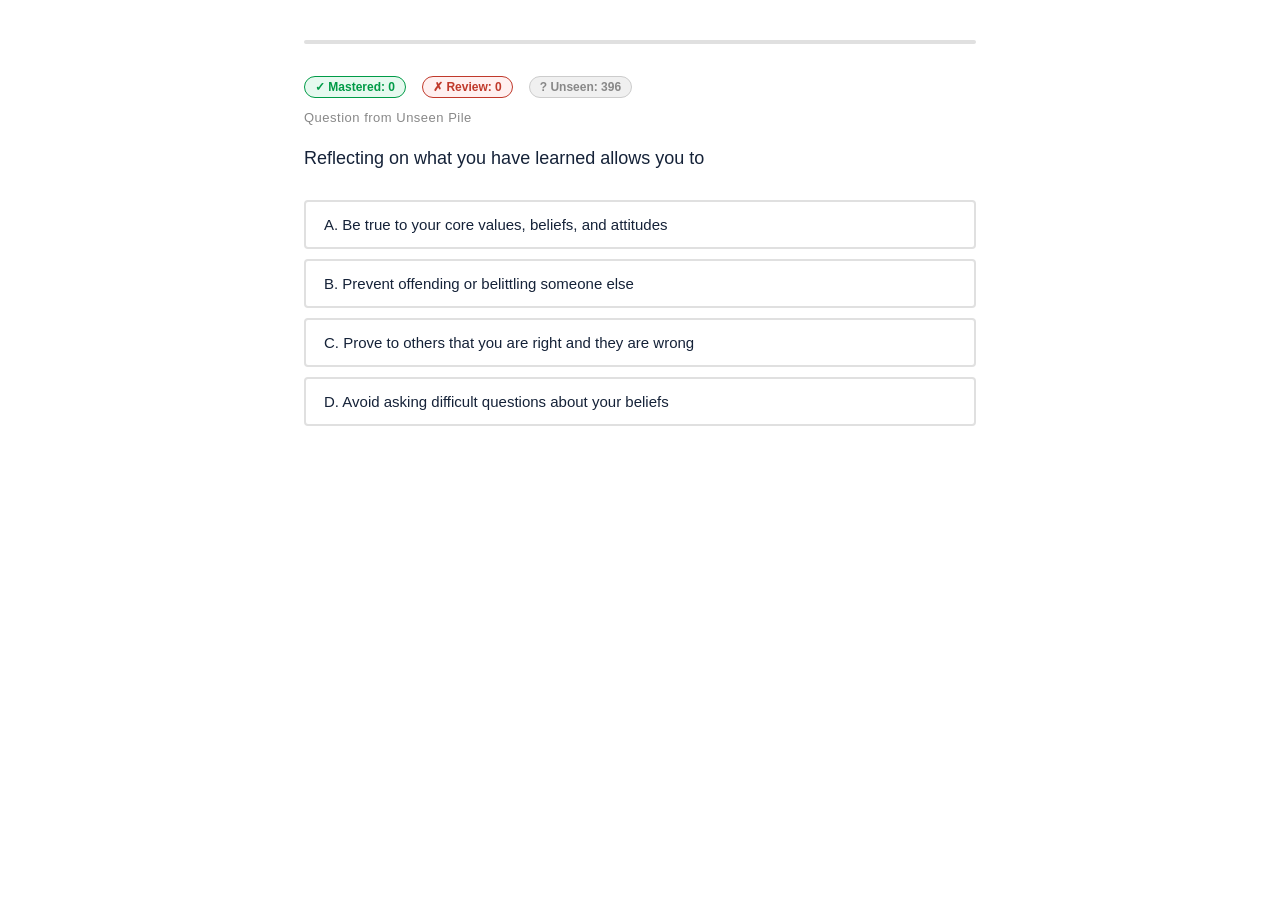
==== commit 93c0de90: "added 4, 5, and 6 q&a" ====
--- a/1.html
+++ b/1.html
@@ -160,6 +160,7 @@
   {q:"Which of the following is a true statement regarding enterprise risk management (ERM)?",opts:["Risks usually relate to relationships between employees","All risks considered in ERM are negative","ERM can make achieving goals more difficult","ERM focuses on the combined impact of all risks"],ans:3,exp:"ERM takes into account all risks an organization faces and looks at their combined impact. Not all risks are negative—positive risks must also be considered."},
   {q:"An organization should include independent members on its board of directors because they:",opts:["Are less likely to act unethically","Represent the interests of management","Understand the company's inner workings","Provide an objective perspective"],ans:3,exp:"Independent members are not involved with the organization. They provide an objective view, keep the board transparent, and help balance out board power."},
   {q:"A human resources manager sets up a computerized system for maintaining employee records. What type of resource is the manager using?",opts:["Human","Financial","Material","Natural"],ans:2,exp:"Material resources are equipment and supplies used in business operations. The computer system is a material resource."},
+  // 25E
   {q:"Business expenses that do not vary with changes in sales volume are called __________ expenses.",opts:["Direct","Net","Fixed","Variable"],ans:2,exp:"Fixed expenses (like insurance, taxes, and rent) do not go up or down with changes in sales volume. Variable expenses change as sales volume changes."},
   {q:"What two elements are necessary for effective two-way communication to take place?",opts:["Sharing and understanding","Telling and informing","Words and meaning","Sharing and caring"],ans:0,exp:"Sharing means one sends a message and one reacts to it. Understanding means both sender and receiver grasp the same message."},
   {q:"The most common headings on a stock table include the 52-week high/low, stock symbol, dividend, yield, volume, closing price, net change, and the:",opts:["Price-earnings ratio","Earnings per share","Stockholder's equity","Net income"],ans:0,exp:"The PE ratio (price-earnings ratio) is commonly found on stock tables. Investors study it to determine if a stock is overvalued or undervalued."},
